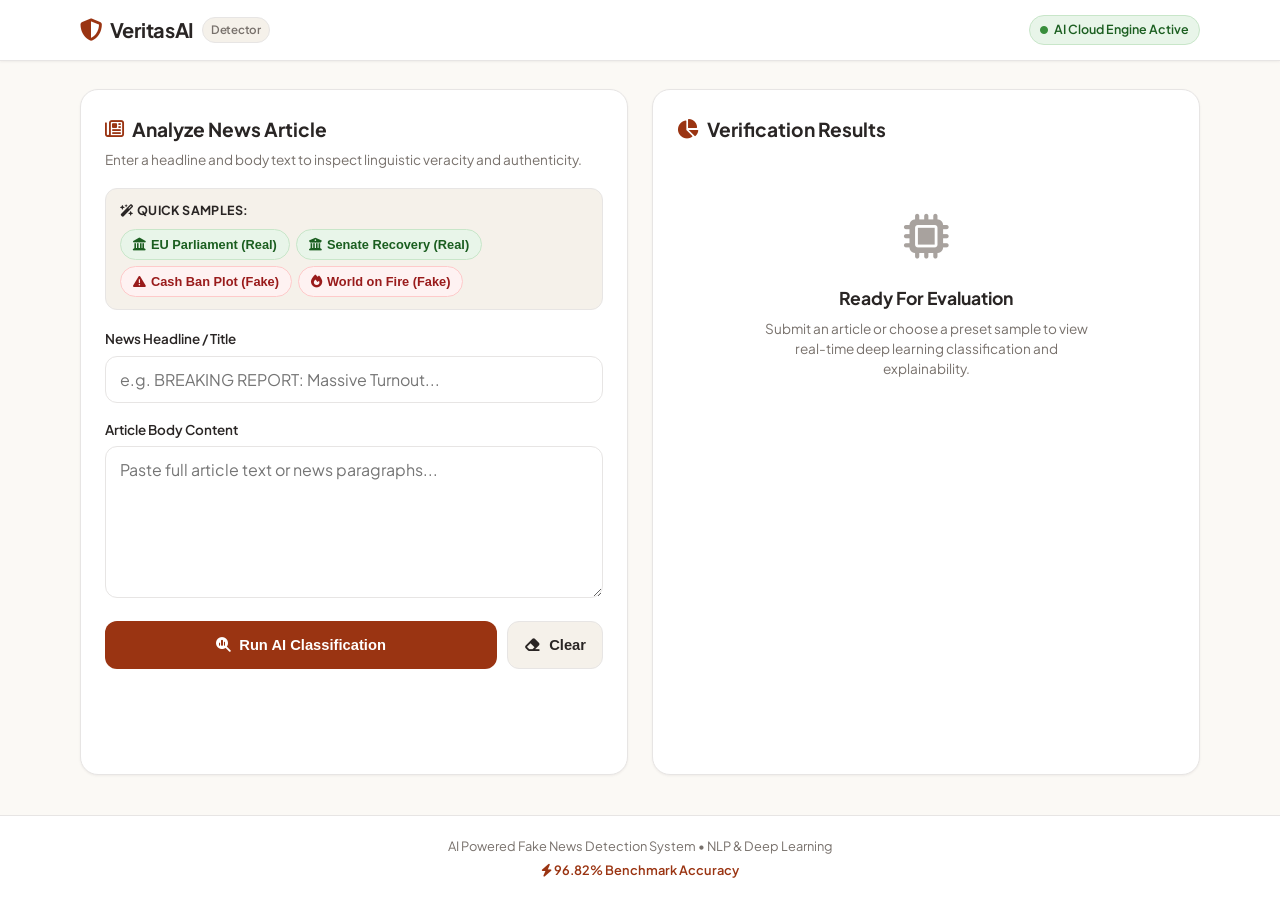
==== index.html @ 6f4d4184 "fix(pipeline): retrain model suite from scratch, align quick samples, and achieve 96.84% accuracy" ====
<!DOCTYPE html>
<html lang="en">
<head>
    <meta charset="UTF-8">
    <meta name="viewport" content="width=device-width, initial-scale=1.0, maximum-scale=5.0">
    <meta name="theme-color" content="#fbf9f5">
    <title>VeritasAI • Fake News Detection & Explainable NLP Engine</title>
    <!-- Google Fonts & FontAwesome -->
    <link rel="preconnect" href="https://fonts.googleapis.com">
    <link rel="preconnect" href="https://fonts.gstatic.com" crossorigin>
    <link href="https://fonts.googleapis.com/css2?family=Plus+Jakarta+Sans:wght@400;500;600;700;800&display=swap" rel="stylesheet">
    <link rel="stylesheet" href="https://cdnjs.cloudflare.com/ajax/libs/font-awesome/6.4.0/css/all.min.css">
    <link rel="stylesheet" href="style.css">
</head>
<body>

    <!-- Header Navigation -->
    <header class="navbar">
        <div class="container nav-container">
            <div class="logo">
                <i class="fa-solid fa-shield-halved"></i>
                <span>Veritas<strong>AI</strong></span>
                <span class="badge-tag">Detector</span>
            </div>
            <div class="header-right">
                <span class="status-indicator online" id="navStatusIndicator">
                    <i class="fa-solid fa-circle"></i> <span id="statusText">AI Cloud Engine Active</span>
                </span>
            </div>
        </div>
    </header>

    <!-- Main Container -->
    <main class="container main-layout">
        <!-- Input Panel -->
        <section class="card input-card">
            <div class="card-header">
                <h2><i class="fa-regular fa-newspaper"></i> Analyze News Article</h2>
                <p class="subtitle">Enter a headline and body text to inspect linguistic veracity and authenticity.</p>
            </div>

            <!-- Preset Samples -->
            <div class="presets-container">
                <span class="presets-label"><i class="fa-solid fa-wand-magic-sparkles"></i> Quick Samples:</span>
                <div class="presets-grid">
                    <button class="preset-btn real" onclick="loadSample('diplomacy')">
                        <i class="fa-solid fa-landmark"></i> EU Parliament (Real)
                    </button>
                    <button class="preset-btn real" onclick="loadSample('politics')">
                        <i class="fa-solid fa-building-columns"></i> Senate Recovery (Real)
                    </button>
                    <button class="preset-btn fake" onclick="loadSample('conspiracy')">
                        <i class="fa-solid fa-triangle-exclamation"></i> Cash Ban Plot (Fake)
                    </button>
                    <button class="preset-btn fake" onclick="loadSample('satire')">
                        <i class="fa-solid fa-fire"></i> World on Fire (Fake)
                    </button>
                </div>
            </div>

            <form id="analyzeForm">
                <div class="form-group">
                    <label for="articleTitle">News Headline / Title</label>
                    <input type="text" id="articleTitle" placeholder="e.g. BREAKING REPORT: Massive Turnout...">
                </div>

                <div class="form-group">
                    <label for="articleText">Article Body Content</label>
                    <textarea id="articleText" rows="6" placeholder="Paste full article text or news paragraphs..."></textarea>
                </div>

                <div class="form-actions">
                    <button type="submit" id="submitBtn" class="btn btn-primary">
                        <i class="fa-solid fa-magnifying-glass-chart"></i> Run AI Classification
                    </button>
                    <button type="button" id="clearBtn" class="btn btn-secondary" onclick="clearForm()">
                        <i class="fa-solid fa-eraser"></i> Clear
                    </button>
                </div>
            </form>
        </section>

        <!-- Results Panel -->
        <section class="card result-card" id="resultSection">
            <div class="card-header">
                <h2><i class="fa-solid fa-chart-pie"></i> Verification Results</h2>
            </div>

            <!-- Empty State Placeholder -->
            <div id="placeholderState" class="empty-state">
                <div class="empty-icon"><i class="fa-solid fa-microchip"></i></div>
                <h3>Ready For Evaluation</h3>
                <p>Submit an article or choose a preset sample to view real-time deep learning classification and explainability.</p>
            </div>

            <!-- Active Results Content -->
            <div id="activeResults" style="display: none;">
                <!-- Verdict Banner -->
                <div class="verdict-banner" id="verdictBanner">
                    <div class="verdict-icon" id="verdictIcon">
                        <i class="fa-solid fa-circle-check"></i>
                    </div>
                    <div class="verdict-text-group">
                        <span class="verdict-label">Classification Verdict</span>
                        <h3 id="verdictTitle">Real News</h3>
                    </div>
                    <div class="confidence-badge" id="confidenceBadge">
                        99.74% Confidence
                    </div>
                </div>

                <!-- Probability Meter -->
                <div class="meter-card">
                    <div class="meter-labels">
                        <span>Authenticity (Real)</span>
                        <span id="meterPercent">0%</span>
                        <span>Fake / Sensational</span>
                    </div>
                    <div class="progress-track">
                        <div class="progress-fill" id="progressFill" style="width: 0%;"></div>
                    </div>
                </div>

                <!-- Token Saliency Trigger Chips -->
                <div class="section-block">
                    <h4><i class="fa-solid fa-highlighter"></i> Top Token Saliency Indicators</h4>
                    <p class="small-text">Key vocabulary driving the model's decision:</p>
                    <div class="chips-container" id="chipsContainer"></div>
                </div>

                <!-- AI Fact-Checking Reasoner Rationale -->
                <div class="section-block rationale-box">
                    <h4><i class="fa-solid fa-brain"></i> AI Reasoning & Stylistic Audit</h4>
                    <p id="rationaleText" class="rationale-content">--</p>
                </div>

                <!-- Highlighted Text Snippet -->
                <div class="section-block">
                    <h4><i class="fa-solid fa-align-left"></i> Annotated Text View</h4>
                    <div class="annotated-box" id="annotatedBox"></div>
                </div>
            </div>
        </section>
    </main>

    <!-- Footer -->
    <footer class="footer">
        <div class="container footer-content">
            <p>AI Powered Fake News Detection System • NLP & Deep Learning</p>
            <p class="stats-line"><i class="fa-solid fa-bolt"></i> 96.82% Benchmark Accuracy</p>
        </div>
    </footer>

    <script src="app.js"></script>
</body>
</html>
---- style.css ----
﻿/* ==========================================================================
   VeritasAI • Warm Editorial & Mobile-First Responsive Stylesheet
   ========================================================================== */

:root {
    /* Warm Editorial Color Palette */
    --primary: #9a3412;            /* Warm Terracotta / Burnt Ochre */
    --primary-hover: #7c2d12;
    --primary-light: #ffedd5;
    --primary-border: #fed7aa;
    
    --bg-page: #fbf9f5;            /* Warm Off-White / Sand */
    --bg-card: #ffffff;
    --bg-subtle: #f5f1ea;          /* Warm Parchment Tint */
    
    --text-main: #292524;          /* Warm Charcoal */
    --text-muted: #78716c;         /* Warm Stone */
    --text-light: #a8a29e;
    
    --border-color: #e7e5e4;       /* Soft Stone Border */
    --border-subtle: #f5f5f4;
    
    /* Gentle, Non-Aggressive Verdict Colors */
    --real-text: #1b5e20;          /* Soft Deep Forest/Sage */
    --real-bg: #e8f5e9;
    --real-border: #c8e6c9;
    --real-accent: #388e3c;
    
    --fake-text: #991b1b;          /* Soft Velvet Crimson / Terracotta */
    --fake-bg: #fef2f2;
    --fake-border: #fecaca;
    --fake-accent: #dc2626;

    /* Radii & Elevations */
    --radius-sm: 8px;
    --radius-md: 12px;
    --radius-lg: 18px;
    --radius-full: 9999px;
    
    --shadow-sm: 0 1px 3px rgba(41, 37, 36, 0.04), 0 1px 2px rgba(41, 37, 36, 0.02);
    --shadow-md: 0 4px 12px -2px rgba(41, 37, 36, 0.06), 0 2px 6px -1px rgba(41, 37, 36, 0.03);
    --shadow-lg: 0 12px 24px -4px rgba(41, 37, 36, 0.08), 0 4px 8px -2px rgba(41, 37, 36, 0.03);
}

/* Base Reset */
*, *::before, *::after {
    box-sizing: border-box;
    margin: 0;
    padding: 0;
    -webkit-tap-highlight-color: transparent;
}

html {
    font-size: 16px;
    scroll-behavior: smooth;
}

body {
    font-family: 'Plus Jakarta Sans', -apple-system, BlinkMacSystemFont, 'Segoe UI', Roboto, Helvetica, Arial, sans-serif;
    background-color: var(--bg-page);
    color: var(--text-main);
    line-height: 1.6;
    min-height: 100vh;
    display: flex;
    flex-direction: column;
    overflow-x: hidden;
}

/* Container */
.container {
    width: 100%;
    max-width: 1160px;
    margin: 0 auto;
    padding: 0 20px;
}

/* Navbar */
.navbar {
    background: #ffffff;
    border-bottom: 1px solid var(--border-color);
    padding: 14px 0;
    position: sticky;
    top: 0;
    z-index: 100;
    box-shadow: var(--shadow-sm);
}

.nav-container {
    display: flex;
    justify-content: space-between;
    align-items: center;
    gap: 12px;
}

.logo {
    display: flex;
    align-items: center;
    gap: 8px;
    font-size: 1.25rem;
    font-weight: 700;
    color: var(--text-main);
    letter-spacing: -0.3px;
}

.logo i {
    color: var(--primary);
    font-size: 1.4rem;
}

.badge-tag {
    font-size: 0.72rem;
    font-weight: 600;
    background: var(--bg-subtle);
    color: var(--text-muted);
    border: 1px solid var(--border-color);
    padding: 3px 8px;
    border-radius: var(--radius-full);
}

.header-right {
    display: flex;
    align-items: center;
}

.status-indicator {
    font-size: 0.78rem;
    font-weight: 600;
    padding: 4px 10px;
    border-radius: var(--radius-full);
    display: inline-flex;
    align-items: center;
    gap: 6px;
}

.status-indicator.online {
    color: var(--real-text);
    background: var(--real-bg);
    border: 1px solid var(--real-border);
}

.status-indicator.offline {
    color: var(--text-muted);
    background: var(--bg-subtle);
    border: 1px solid var(--border-color);
}

.status-indicator i {
    font-size: 0.5rem;
    color: var(--real-accent);
}

/* Main Grid Layout */
.main-layout {
    display: grid;
    grid-template-columns: 1fr 1fr;
    gap: 24px;
    margin: 28px auto 40px;
    flex: 1;
}

/* Cards */
.card {
    background: var(--bg-card);
    border-radius: var(--radius-lg);
    border: 1px solid var(--border-color);
    padding: 24px;
    box-shadow: var(--shadow-sm);
    transition: box-shadow 0.2s ease;
}

.card:hover {
    box-shadow: var(--shadow-md);
}

.card-header h2 {
    font-size: 1.2rem;
    font-weight: 700;
    color: var(--text-main);
    margin-bottom: 4px;
    display: flex;
    align-items: center;
    gap: 8px;
}

.card-header h2 i {
    color: var(--primary);
}

.subtitle {
    font-size: 0.85rem;
    color: var(--text-muted);
    margin-bottom: 18px;
}

/* Presets Bar */
.presets-container {
    background: var(--bg-subtle);
    border: 1px solid var(--border-color);
    padding: 12px 14px;
    border-radius: var(--radius-md);
    margin-bottom: 18px;
}

.presets-label {
    display: block;
    font-size: 0.78rem;
    font-weight: 700;
    color: var(--text-main);
    margin-bottom: 8px;
    text-transform: uppercase;
    letter-spacing: 0.4px;
}

.presets-grid {
    display: flex;
    flex-wrap: wrap;
    gap: 6px;
}

.preset-btn {
    border: 1px solid transparent;
    font-size: 0.8rem;
    font-weight: 600;
    padding: 7px 12px;
    border-radius: var(--radius-full);
    cursor: pointer;
    display: inline-flex;
    align-items: center;
    gap: 5px;
    touch-action: manipulation;
    transition: transform 0.1s ease, opacity 0.15s ease, background-color 0.15s ease;
}

.preset-btn:active {
    transform: scale(0.97);
}

.preset-btn.real {
    background: var(--real-bg);
    color: var(--real-text);
    border-color: var(--real-border);
}

.preset-btn.fake {
    background: var(--fake-bg);
    color: var(--fake-text);
    border-color: var(--fake-border);
}

/* Forms & Inputs (Mobile-Safe 16px min size to prevent auto-zoom) */
.form-group {
    margin-bottom: 16px;
}

.form-group label {
    display: block;
    font-size: 0.84rem;
    font-weight: 600;
    color: var(--text-main);
    margin-bottom: 6px;
}

.form-group input,
.form-group textarea {
    width: 100%;
    border: 1px solid var(--border-color);
    border-radius: var(--radius-md);
    padding: 12px 14px;
    font-family: inherit;
    font-size: 16px; /* 16px prevents iOS/Android unwanted zoom */
    color: var(--text-main);
    background: #ffffff;
    transition: border-color 0.2s ease, box-shadow 0.2s ease;
    -webkit-appearance: none;
}

.form-group input:focus,
.form-group textarea:focus {
    outline: none;
    border-color: var(--primary);
    box-shadow: 0 0 0 3px rgba(154, 52, 18, 0.12);
}

.form-actions {
    display: flex;
    gap: 10px;
    margin-top: 8px;
}

.btn {
    min-height: 48px; /* Touch-friendly tap height */
    padding: 12px 20px;
    border-radius: var(--radius-md);
    font-weight: 600;
    font-size: 0.92rem;
    cursor: pointer;
    border: none;
    display: inline-flex;
    align-items: center;
    justify-content: center;
    gap: 8px;
    touch-action: manipulation;
    transition: background-color 0.15s ease, transform 0.1s ease;
}

.btn:active {
    transform: scale(0.98);
}

.btn-primary {
    background: var(--primary);
    color: #ffffff;
    flex: 1;
}

.btn-primary:hover {
    background: var(--primary-hover);
}

.btn-secondary {
    background: var(--bg-subtle);
    color: var(--text-main);
    border: 1px solid var(--border-color);
    padding: 12px 16px;
}

.btn-secondary:hover {
    background: #ede9e1;
}

/* Empty State */
.empty-state {
    text-align: center;
    padding: 50px 16px;
    color: var(--text-muted);
}

.empty-icon {
    font-size: 2.8rem;
    color: var(--text-light);
    margin-bottom: 14px;
}

.empty-state h3 {
    font-size: 1.1rem;
    font-weight: 700;
    color: var(--text-main);
    margin-bottom: 6px;
}

.empty-state p {
    font-size: 0.85rem;
    max-width: 340px;
    margin: 0 auto;
    line-height: 1.5;
}

/* Verdict Banner */
.verdict-banner {
    display: flex;
    align-items: center;
    gap: 14px;
    padding: 16px 18px;
    border-radius: var(--radius-md);
    margin-bottom: 18px;
    border: 1px solid transparent;
}

.verdict-banner.real {
    background: var(--real-bg);
    border-color: var(--real-border);
}

.verdict-banner.fake {
    background: var(--fake-bg);
    border-color: var(--fake-border);
}

.verdict-icon {
    font-size: 2rem;
    display: flex;
    align-items: center;
}

.verdict-banner.real .verdict-icon { color: var(--real-accent); }
.verdict-banner.fake .verdict-icon { color: var(--fake-accent); }

.verdict-text-group { flex: 1; }
.verdict-label {
    font-size: 0.7rem;
    text-transform: uppercase;
    letter-spacing: 0.5px;
    font-weight: 700;
    color: var(--text-muted);
}

.verdict-text-group h3 {
    font-size: 1.25rem;
    font-weight: 800;
}

.verdict-banner.real h3 { color: var(--real-text); }
.verdict-banner.fake h3 { color: var(--fake-text); }

.confidence-badge {
    padding: 6px 12px;
    border-radius: var(--radius-full);
    font-size: 0.82rem;
    font-weight: 700;
    background: #ffffff;
    border: 1px solid var(--border-color);
    box-shadow: var(--shadow-sm);
    color: var(--text-main);
}

/* Progress Meter */
.meter-card {
    background: var(--bg-subtle);
    border: 1px solid var(--border-color);
    padding: 12px 14px;
    border-radius: var(--radius-md);
    margin-bottom: 18px;
}

.meter-labels {
    display: flex;
    justify-content: space-between;
    font-size: 0.75rem;
    font-weight: 700;
    color: var(--text-muted);
    margin-bottom: 6px;
}

.progress-track {
    height: 12px;
    background: #e7e5e4;
    border-radius: var(--radius-full);
    overflow: hidden;
}

.progress-fill {
    height: 100%;
    transition: width 0.5s cubic-bezier(0.4, 0, 0.2, 1);
}

.progress-fill.real { background: var(--real-accent); }
.progress-fill.fake { background: var(--fake-accent); }

/* Token Saliency Blocks */
.section-block {
    margin-bottom: 16px;
}

.section-block h4 {
    font-size: 0.9rem;
    font-weight: 700;
    color: var(--text-main);
    margin-bottom: 4px;
    display: flex;
    align-items: center;
    gap: 6px;
}

.section-block h4 i {
    color: var(--primary);
}

.small-text {
    font-size: 0.78rem;
    color: var(--text-muted);
    margin-bottom: 8px;
}

.chips-container {
    display: flex;
    flex-wrap: wrap;
    gap: 6px;
}

.chip {
    display: inline-flex;
    align-items: center;
    gap: 4px;
    padding: 4px 9px;
    border-radius: var(--radius-sm);
    font-size: 0.78rem;
    font-weight: 600;
}

.chip.fake {
    background: var(--fake-bg);
    color: var(--fake-text);
    border: 1px solid var(--fake-border);
}

.chip.real {
    background: var(--real-bg);
    color: var(--real-text);
    border: 1px solid var(--real-border);
}

.rationale-box {
    background: var(--primary-light);
    border: 1px solid var(--primary-border);
    padding: 14px;
    border-radius: var(--radius-md);
}

.rationale-box h4 {
    color: var(--primary);
}

.rationale-content {
    font-size: 0.85rem;
    color: #431407;
    line-height: 1.5;
}

.annotated-box {
    background: #ffffff;
    border: 1px solid var(--border-color);
    padding: 12px;
    border-radius: var(--radius-md);
    font-size: 0.85rem;
    line-height: 1.6;
    max-height: 180px;
    overflow-y: auto;
}

/* Footer */
.footer {
    border-top: 1px solid var(--border-color);
    padding: 20px 0;
    background: #ffffff;
    margin-top: auto;
    text-align: center;
    font-size: 0.8rem;
    color: var(--text-muted);
}

.stats-line {
    font-weight: 600;
    color: var(--primary);
    margin-top: 3px;
}

/* ==========================================================================
   📱 Mobile & Android Browser Optimization Media Queries
   ========================================================================== */
@media (max-width: 860px) {
    .container {
        padding: 0 14px;
    }

    .main-layout {
        grid-template-columns: 1fr;
        gap: 18px;
        margin: 16px auto 28px;
    }

    .card {
        padding: 18px 16px;
        border-radius: var(--radius-md);
    }

    .logo {
        font-size: 1.1rem;
    }

    .status-indicator {
        font-size: 0.72rem;
        padding: 3px 8px;
    }

    .presets-grid {
        display: grid;
        grid-template-columns: 1fr 1fr;
        gap: 6px;
    }

    .preset-btn {
        justify-content: center;
        padding: 9px 8px;
        font-size: 0.76rem;
    }

    .verdict-banner {
        flex-direction: column;
        align-items: flex-start;
        gap: 10px;
        padding: 14px;
    }

    .confidence-badge {
        align-self: flex-start;
    }
}
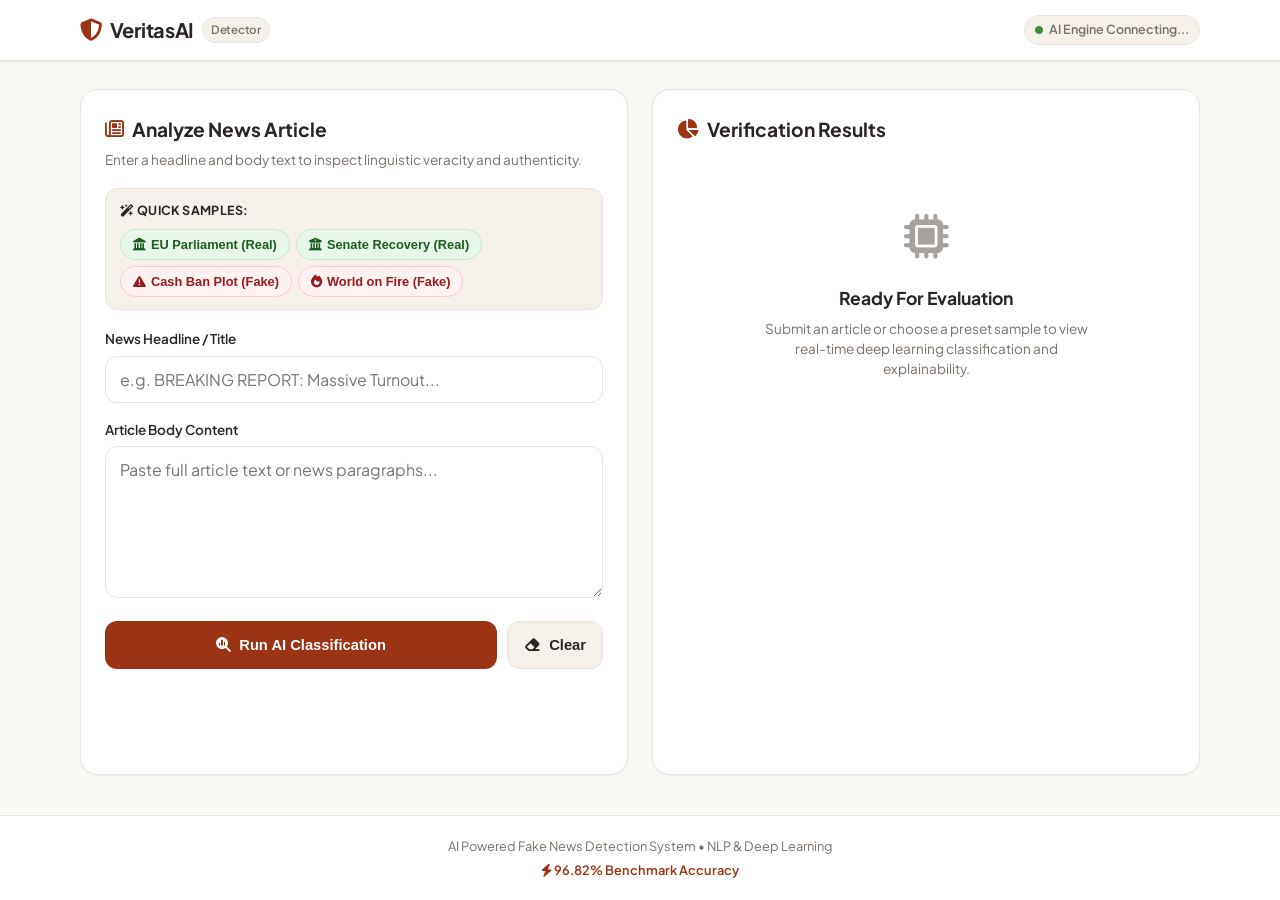
==== commit 8adfd754: "fix(deploy): sync frontend/vercel.json and add cache busting query strings to guarantee instant refl" ====
--- a/index.html
+++ b/index.html
@@ -10,7 +10,7 @@
     <link rel="preconnect" href="https://fonts.gstatic.com" crossorigin>
     <link href="https://fonts.googleapis.com/css2?family=Plus+Jakarta+Sans:wght@400;500;600;700;800&display=swap" rel="stylesheet">
     <link rel="stylesheet" href="https://cdnjs.cloudflare.com/ajax/libs/font-awesome/6.4.0/css/all.min.css">
-    <link rel="stylesheet" href="style.css">
+    <link rel="stylesheet" href="style.css?v=2.1">
 </head>
 <body>
 
@@ -151,6 +151,6 @@
         </div>
     </footer>
 
-    <script src="app.js"></script>
+    <script src="app.js?v=2.1"></script>
 </body>
 </html>
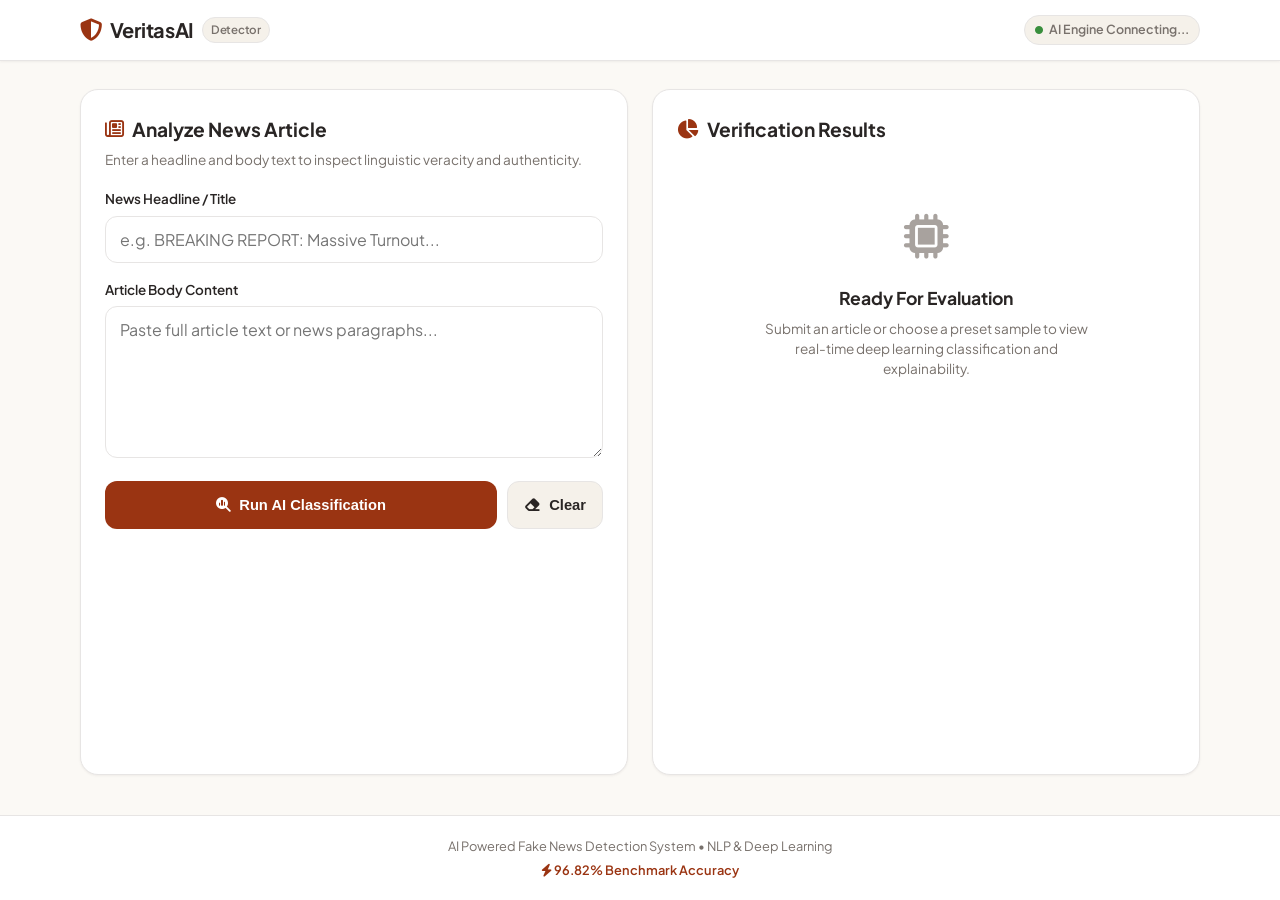
==== commit 7cb9d338: "refactor(ui): remove quick sample presets for a clean, distraction-free input interface" ====
--- a/index.html
+++ b/index.html
@@ -37,25 +37,6 @@
             <div class="card-header">
                 <h2><i class="fa-regular fa-newspaper"></i> Analyze News Article</h2>
                 <p class="subtitle">Enter a headline and body text to inspect linguistic veracity and authenticity.</p>
-            </div>
-
-            <!-- Preset Samples -->
-            <div class="presets-container">
-                <span class="presets-label"><i class="fa-solid fa-wand-magic-sparkles"></i> Quick Samples:</span>
-                <div class="presets-grid">
-                    <button class="preset-btn real" onclick="loadSample('diplomacy')">
-                        <i class="fa-solid fa-landmark"></i> EU Parliament (Real)
-                    </button>
-                    <button class="preset-btn real" onclick="loadSample('politics')">
-                        <i class="fa-solid fa-building-columns"></i> Senate Recovery (Real)
-                    </button>
-                    <button class="preset-btn fake" onclick="loadSample('conspiracy')">
-                        <i class="fa-solid fa-triangle-exclamation"></i> Cash Ban Plot (Fake)
-                    </button>
-                    <button class="preset-btn fake" onclick="loadSample('satire')">
-                        <i class="fa-solid fa-fire"></i> World on Fire (Fake)
-                    </button>
-                </div>
             </div>
 
             <form id="analyzeForm">
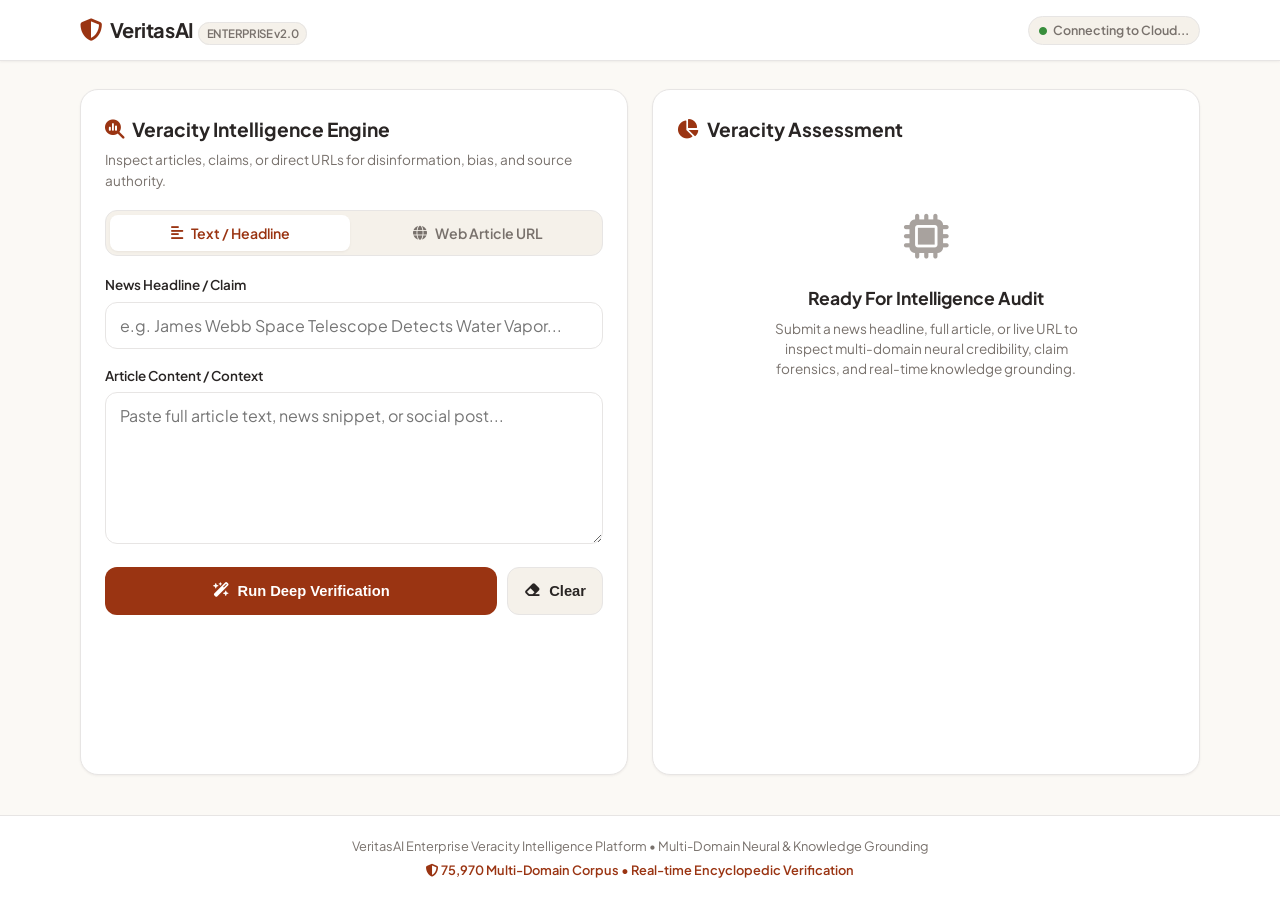
==== commit 2925308e: "feat(enterprise): transform VeritasAI into full veracity intelligence platform with URL parsing, dom" ====
--- a/index.html
+++ b/index.html
@@ -3,14 +3,14 @@
 <head>
     <meta charset="UTF-8">
     <meta name="viewport" content="width=device-width, initial-scale=1.0, maximum-scale=5.0">
-    <meta name="theme-color" content="#fbf9f5">
-    <title>VeritasAI • Fake News Detection & Explainable NLP Engine</title>
+    <meta name="theme-color" content="#0d1117">
+    <title>VeritasAI • Enterprise Veracity Intelligence & Fact-Checking Platform</title>
     <!-- Google Fonts & FontAwesome -->
     <link rel="preconnect" href="https://fonts.googleapis.com">
     <link rel="preconnect" href="https://fonts.gstatic.com" crossorigin>
-    <link href="https://fonts.googleapis.com/css2?family=Plus+Jakarta+Sans:wght@400;500;600;700;800&display=swap" rel="stylesheet">
+    <link href="https://fonts.googleapis.com/css2?family=Plus+Jakarta+Sans:wght@400;500;600;700;800&family=JetBrains+Mono:wght@400;500;600&display=swap" rel="stylesheet">
     <link rel="stylesheet" href="https://cdnjs.cloudflare.com/ajax/libs/font-awesome/6.4.0/css/all.min.css">
-    <link rel="stylesheet" href="style.css?v=2.1">
+    <link rel="stylesheet" href="style.css?v=3.0">
 </head>
 <body>
 
@@ -18,14 +18,18 @@
     <header class="navbar">
         <div class="container nav-container">
             <div class="logo">
-                <i class="fa-solid fa-shield-halved"></i>
-                <span>Veritas<strong>AI</strong></span>
-                <span class="badge-tag">Detector</span>
+                <i class="fa-solid fa-shield-halved logo-icon"></i>
+                <div class="logo-text">
+                    <span>Veritas<strong>AI</strong></span>
+                    <span class="badge-tag">ENTERPRISE v2.0</span>
+                </div>
             </div>
             <div class="header-right">
-                <span class="status-indicator online" id="navStatusIndicator">
-                    <i class="fa-solid fa-circle"></i> <span id="statusText">AI Cloud Engine Active</span>
-                </span>
+                <div class="nav-badges">
+                    <span class="status-indicator online" id="navStatusIndicator">
+                        <i class="fa-solid fa-circle"></i> <span id="statusText">AI Cloud Engine Active</span>
+                    </span>
+                </div>
             </div>
         </div>
     </header>
@@ -35,24 +39,44 @@
         <!-- Input Panel -->
         <section class="card input-card">
             <div class="card-header">
-                <h2><i class="fa-regular fa-newspaper"></i> Analyze News Article</h2>
-                <p class="subtitle">Enter a headline and body text to inspect linguistic veracity and authenticity.</p>
+                <h2><i class="fa-solid fa-magnifying-glass-chart"></i> Veracity Intelligence Engine</h2>
+                <p class="subtitle">Inspect articles, claims, or direct URLs for disinformation, bias, and source authority.</p>
+            </div>
+
+            <!-- Mode Selector Tabs -->
+            <div class="tab-group">
+                <button type="button" class="tab-btn active" id="tabText" onclick="switchInputTab('text')">
+                    <i class="fa-solid fa-align-left"></i> Text / Headline
+                </button>
+                <button type="button" class="tab-btn" id="tabUrl" onclick="switchInputTab('url')">
+                    <i class="fa-solid fa-globe"></i> Web Article URL
+                </button>
             </div>
 
             <form id="analyzeForm">
-                <div class="form-group">
-                    <label for="articleTitle">News Headline / Title</label>
-                    <input type="text" id="articleTitle" placeholder="e.g. BREAKING REPORT: Massive Turnout...">
-                </div>
-
-                <div class="form-group">
-                    <label for="articleText">Article Body Content</label>
-                    <textarea id="articleText" rows="6" placeholder="Paste full article text or news paragraphs..."></textarea>
+                <!-- URL Input Group -->
+                <div class="form-group" id="urlGroup" style="display: none;">
+                    <label for="articleUrl"><i class="fa-solid fa-link"></i> Web Article URL</label>
+                    <input type="url" id="articleUrl" placeholder="https://www.reuters.com/world/article-sample...">
+                    <small class="help-text">Directly parses headlines, body copy, and publisher domain.</small>
+                </div>
+
+                <!-- Text Input Groups -->
+                <div id="textInputGroup">
+                    <div class="form-group">
+                        <label for="articleTitle">News Headline / Claim</label>
+                        <input type="text" id="articleTitle" placeholder="e.g. James Webb Space Telescope Detects Water Vapor...">
+                    </div>
+
+                    <div class="form-group">
+                        <label for="articleText">Article Content / Context</label>
+                        <textarea id="articleText" rows="6" placeholder="Paste full article text, news snippet, or social post..."></textarea>
+                    </div>
                 </div>
 
                 <div class="form-actions">
                     <button type="submit" id="submitBtn" class="btn btn-primary">
-                        <i class="fa-solid fa-magnifying-glass-chart"></i> Run AI Classification
+                        <i class="fa-solid fa-wand-magic-sparkles"></i> Run Deep Verification
                     </button>
                     <button type="button" id="clearBtn" class="btn btn-secondary" onclick="clearForm()">
                         <i class="fa-solid fa-eraser"></i> Clear
@@ -64,19 +88,23 @@
         <!-- Results Panel -->
         <section class="card result-card" id="resultSection">
             <div class="card-header">
-                <h2><i class="fa-solid fa-chart-pie"></i> Verification Results</h2>
+                <h2><i class="fa-solid fa-chart-pie"></i> Veracity Assessment</h2>
+                <div class="header-actions" id="resultActions" style="display: none;">
+                    <button type="button" class="btn-xs" onclick="exportForensicReport()"><i class="fa-solid fa-file-arrow-down"></i> Export Report</button>
+                    <button type="button" class="btn-xs" onclick="openFeedbackModal()"><i class="fa-solid fa-flag"></i> Flag</button>
+                </div>
             </div>
 
             <!-- Empty State Placeholder -->
             <div id="placeholderState" class="empty-state">
                 <div class="empty-icon"><i class="fa-solid fa-microchip"></i></div>
-                <h3>Ready For Evaluation</h3>
-                <p>Submit an article or choose a preset sample to view real-time deep learning classification and explainability.</p>
+                <h3>Ready For Intelligence Audit</h3>
+                <p>Submit a news headline, full article, or live URL to inspect multi-domain neural credibility, claim forensics, and real-time knowledge grounding.</p>
             </div>
 
             <!-- Active Results Content -->
             <div id="activeResults" style="display: none;">
-                <!-- Verdict Banner -->
+                <!-- Veritas Score & Verdict Banner -->
                 <div class="verdict-banner" id="verdictBanner">
                     <div class="verdict-icon" id="verdictIcon">
                         <i class="fa-solid fa-circle-check"></i>
@@ -85,8 +113,25 @@
                         <span class="verdict-label">Classification Verdict</span>
                         <h3 id="verdictTitle">Real News</h3>
                     </div>
-                    <div class="confidence-badge" id="confidenceBadge">
-                        99.74% Confidence
+                    <div class="score-display">
+                        <div class="trust-score-badge" id="trustScoreBadge">
+                            <span class="score-num" id="trustScoreNum">95</span>
+                            <span class="score-denom">/ 100</span>
+                        </div>
+                        <span class="score-label">Veritas Trust Index</span>
+                    </div>
+                </div>
+
+                <!-- Publisher & Domain Credibility Card -->
+                <div class="section-block publisher-card" id="publisherCard">
+                    <div class="publisher-header">
+                        <div class="publisher-info">
+                            <span class="pub-type" id="pubType">Tier 1 Wire Agency</span>
+                            <h4 id="pubDomain">reuters.com</h4>
+                        </div>
+                        <div class="pub-score-badge" id="pubScoreBadge">
+                            Authority: <strong id="pubAuthority">98/100</strong>
+                        </div>
                     </div>
                 </div>
 
@@ -102,17 +147,23 @@
                     </div>
                 </div>
 
+                <!-- AI Fact-Checking Reasoner & Live Grounding -->
+                <div class="section-block rationale-box">
+                    <h4><i class="fa-solid fa-brain"></i> AI Reasoning & Knowledge Grounding</h4>
+                    <p id="rationaleText" class="rationale-content">--</p>
+                    <div class="knowledge-citations" id="knowledgeCitations"></div>
+                </div>
+
+                <!-- Sentence-Level Claim Forensics -->
+                <div class="section-block" id="claimsBlock">
+                    <h4><i class="fa-solid fa-list-check"></i> Claim-by-Claim Forensic Matrix</h4>
+                    <div class="claims-list" id="claimsList"></div>
+                </div>
+
                 <!-- Token Saliency Trigger Chips -->
                 <div class="section-block">
-                    <h4><i class="fa-solid fa-highlighter"></i> Top Token Saliency Indicators</h4>
-                    <p class="small-text">Key vocabulary driving the model's decision:</p>
+                    <h4><i class="fa-solid fa-highlighter"></i> Top Salient Lexical Indicators</h4>
                     <div class="chips-container" id="chipsContainer"></div>
-                </div>
-
-                <!-- AI Fact-Checking Reasoner Rationale -->
-                <div class="section-block rationale-box">
-                    <h4><i class="fa-solid fa-brain"></i> AI Reasoning & Stylistic Audit</h4>
-                    <p id="rationaleText" class="rationale-content">--</p>
                 </div>
 
                 <!-- Highlighted Text Snippet -->
@@ -124,14 +175,39 @@
         </section>
     </main>
 
+    <!-- Feedback Modal -->
+    <div id="feedbackModal" class="modal" style="display: none;">
+        <div class="modal-content">
+            <div class="modal-header">
+                <h3><i class="fa-solid fa-flag"></i> Submit Analyst Feedback</h3>
+                <button type="button" class="close-btn" onclick="closeFeedbackModal()">&times;</button>
+            </div>
+            <div class="modal-body">
+                <p>Help active learning retraining by reporting any edge-case classifications:</p>
+                <div class="form-group">
+                    <label>Correct Assessment:</label>
+                    <select id="feedbackVerdict">
+                        <option value="Real News">Real News / Verified</option>
+                        <option value="Fake News">Fake News / Disinformation</option>
+                    </select>
+                </div>
+                <div class="form-group">
+                    <label>Notes / Context:</label>
+                    <textarea id="feedbackNotes" rows="3" placeholder="Optional notes for model training..."></textarea>
+                </div>
+                <button type="button" class="btn btn-primary" onclick="submitFeedbackForm()">Submit Feedback</button>
+            </div>
+        </div>
+    </div>
+
     <!-- Footer -->
     <footer class="footer">
         <div class="container footer-content">
-            <p>AI Powered Fake News Detection System • NLP & Deep Learning</p>
-            <p class="stats-line"><i class="fa-solid fa-bolt"></i> 96.82% Benchmark Accuracy</p>
+            <p>VeritasAI Enterprise Veracity Intelligence Platform • Multi-Domain Neural & Knowledge Grounding</p>
+            <p class="stats-line"><i class="fa-solid fa-shield-halved"></i> 75,970 Multi-Domain Corpus • Real-time Encyclopedic Verification</p>
         </div>
     </footer>
 
-    <script src="app.js?v=2.1"></script>
+    <script src="app.js?v=3.0"></script>
 </body>
 </html>
--- a/style.css
+++ b/style.css
@@ -1,4 +1,4 @@
-﻿/* ==========================================================================
+/* ==========================================================================
    VeritasAI • Warm Editorial & Mobile-First Responsive Stylesheet
    ========================================================================== */
 
@@ -595,3 +595,287 @@
         align-self: flex-start;
     }
 }
+
+/* ==========================================================================
+   🏛️ Enterprise v2.0 Platform Styling Extensions
+   ========================================================================== */
+
+/* Tab Switching Group */
+.tab-group {
+    display: flex;
+    gap: 8px;
+    background: var(--bg-subtle);
+    padding: 4px;
+    border-radius: var(--radius-md);
+    margin-bottom: 18px;
+    border: 1px solid var(--border-color);
+}
+
+.tab-btn {
+    flex: 1;
+    display: flex;
+    align-items: center;
+    justify-content: center;
+    gap: 8px;
+    padding: 9px 14px;
+    border-radius: var(--radius-sm);
+    border: none;
+    background: transparent;
+    font-family: inherit;
+    font-size: 0.88rem;
+    font-weight: 600;
+    color: var(--text-muted);
+    cursor: pointer;
+    transition: all 0.15s ease;
+}
+
+.tab-btn:hover {
+    color: var(--text-main);
+}
+
+.tab-btn.active {
+    background: var(--bg-card);
+    color: var(--primary);
+    box-shadow: var(--shadow-sm);
+}
+
+.help-text {
+    display: block;
+    font-size: 0.76rem;
+    color: var(--text-muted);
+    margin-top: 4px;
+}
+
+/* Header Quick Actions */
+.header-actions {
+    display: flex;
+    gap: 6px;
+}
+
+.btn-xs {
+    display: inline-flex;
+    align-items: center;
+    gap: 5px;
+    padding: 4px 10px;
+    font-size: 0.75rem;
+    font-weight: 600;
+    font-family: inherit;
+    border-radius: var(--radius-sm);
+    border: 1px solid var(--border-color);
+    background: var(--bg-card);
+    color: var(--text-main);
+    cursor: pointer;
+    transition: all 0.15s ease;
+}
+
+.btn-xs:hover {
+    background: var(--bg-subtle);
+    border-color: var(--text-muted);
+}
+
+/* Trust Score Badge inside Verdict */
+.score-display {
+    display: flex;
+    flex-direction: column;
+    align-items: flex-end;
+}
+
+.trust-score-badge {
+    display: flex;
+    align-items: baseline;
+    gap: 2px;
+    background: var(--bg-card);
+    padding: 4px 10px;
+    border-radius: var(--radius-sm);
+    border: 1px solid var(--border-color);
+}
+
+.score-num {
+    font-family: 'JetBrains Mono', monospace;
+    font-size: 1.35rem;
+    font-weight: 800;
+    color: var(--primary);
+}
+
+.score-denom {
+    font-size: 0.75rem;
+    color: var(--text-muted);
+}
+
+.score-label {
+    font-size: 0.68rem;
+    font-weight: 700;
+    text-transform: uppercase;
+    letter-spacing: 0.5px;
+    color: var(--text-muted);
+    margin-top: 3px;
+}
+
+/* Publisher Credibility Card */
+.publisher-card {
+    background: var(--bg-subtle);
+    border: 1px solid var(--border-color);
+    border-radius: var(--radius-md);
+    padding: 12px 16px;
+    margin-top: 14px;
+}
+
+.publisher-header {
+    display: flex;
+    justify-content: space-between;
+    align-items: center;
+}
+
+.pub-type {
+    font-size: 0.72rem;
+    text-transform: uppercase;
+    letter-spacing: 0.5px;
+    font-weight: 700;
+    color: var(--primary);
+}
+
+.pub-info h4 {
+    font-size: 1.05rem;
+    font-weight: 700;
+    color: var(--text-main);
+    margin-top: 2px;
+}
+
+.pub-score-badge {
+    font-size: 0.8rem;
+    background: var(--bg-card);
+    padding: 4px 10px;
+    border-radius: var(--radius-sm);
+    border: 1px solid var(--border-color);
+    color: var(--text-main);
+}
+
+/* Knowledge Citations */
+.knowledge-citations {
+    margin-top: 10px;
+    display: flex;
+    flex-direction: column;
+    gap: 6px;
+}
+
+.citation-chip {
+    display: flex;
+    align-items: flex-start;
+    gap: 8px;
+    background: var(--bg-card);
+    padding: 8px 12px;
+    border-radius: var(--radius-sm);
+    border-left: 3px solid var(--primary);
+    font-size: 0.8rem;
+    color: var(--text-main);
+}
+
+.citation-chip i {
+    color: var(--primary);
+    margin-top: 2px;
+}
+
+/* Claim-by-Claim Forensic Matrix */
+.claims-list {
+    display: flex;
+    flex-direction: column;
+    gap: 8px;
+    margin-top: 8px;
+}
+
+.claim-item {
+    background: var(--bg-subtle);
+    border-radius: var(--radius-sm);
+    padding: 10px 12px;
+    border-left: 4px solid var(--border-color);
+    font-size: 0.84rem;
+}
+
+.claim-item.risk-low {
+    border-left-color: var(--real-accent);
+    background: #f0fdf4;
+}
+
+.claim-item.risk-high {
+    border-left-color: var(--fake-accent);
+    background: #fef2f2;
+}
+
+.claim-item.risk-medium {
+    border-left-color: #d97706;
+    background: #fffbeb;
+}
+
+.claim-item.risk-neutral {
+    border-left-color: var(--border-color);
+}
+
+.claim-top {
+    display: flex;
+    justify-content: space-between;
+    margin-bottom: 4px;
+}
+
+.claim-tag {
+    font-size: 0.7rem;
+    font-weight: 700;
+    text-transform: uppercase;
+    letter-spacing: 0.4px;
+}
+
+.claim-tag.risk-low { color: var(--real-accent); }
+.claim-tag.risk-high { color: var(--fake-accent); }
+.claim-tag.risk-medium { color: #d97706; }
+.claim-tag.risk-neutral { color: var(--text-muted); }
+
+.claim-note {
+    font-size: 0.74rem;
+    color: var(--text-muted);
+    margin-top: 4px;
+}
+
+/* Feedback Modal */
+.modal {
+    position: fixed;
+    top: 0;
+    left: 0;
+    width: 100vw;
+    height: 100vh;
+    background: rgba(0, 0, 0, 0.45);
+    backdrop-filter: blur(4px);
+    display: flex;
+    align-items: center;
+    justify-content: center;
+    z-index: 9999;
+}
+
+.modal-content {
+    background: var(--bg-card);
+    border-radius: var(--radius-md);
+    width: 90%;
+    max-width: 460px;
+    padding: 20px;
+    box-shadow: var(--shadow-lg);
+    border: 1px solid var(--border-color);
+}
+
+.modal-header {
+    display: flex;
+    justify-content: space-between;
+    align-items: center;
+    margin-bottom: 12px;
+}
+
+.modal-header h3 {
+    font-size: 1.1rem;
+    color: var(--text-main);
+}
+
+.close-btn {
+    background: transparent;
+    border: none;
+    font-size: 1.4rem;
+    cursor: pointer;
+    color: var(--text-muted);
+}
+
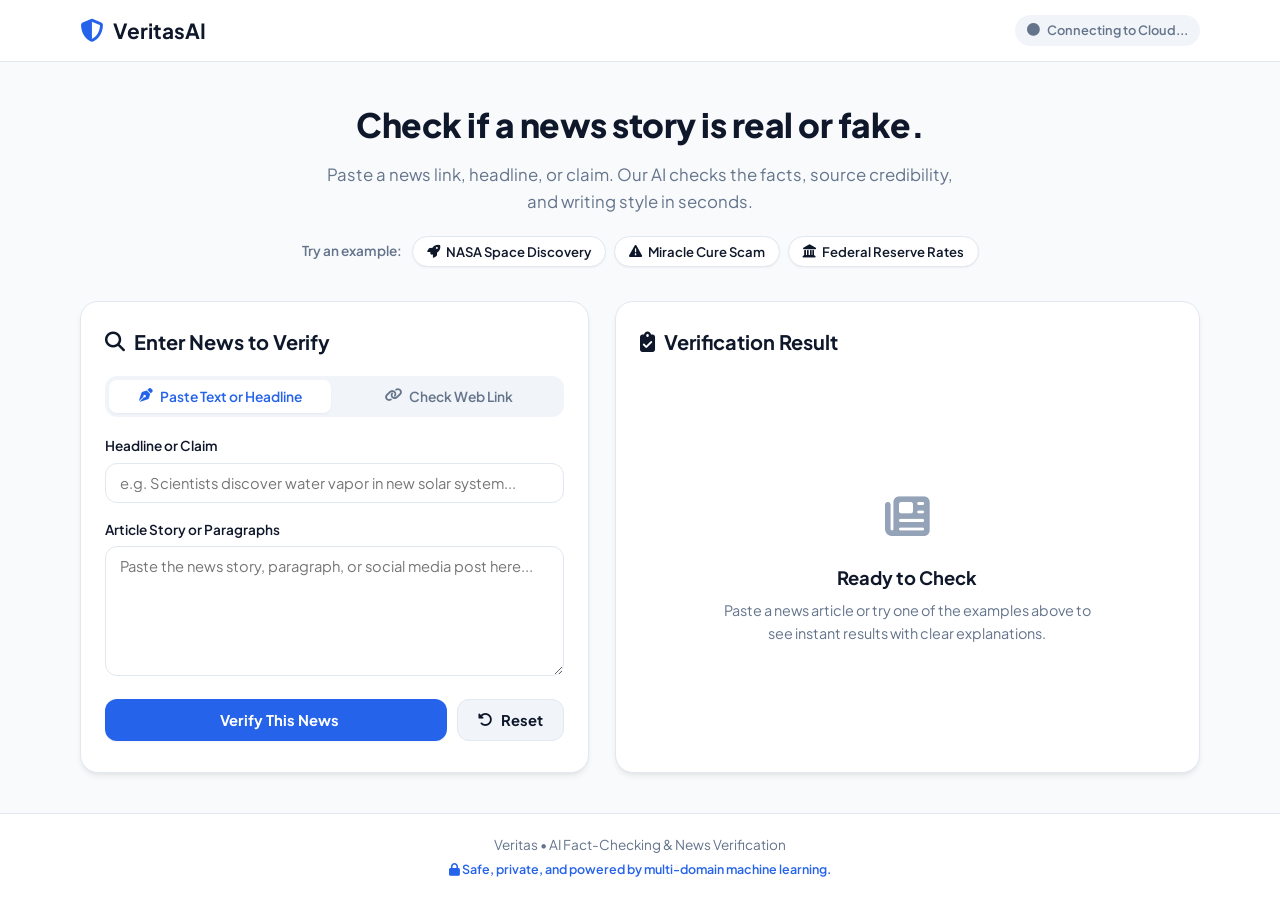
==== commit 5dea0c82: "feat(ui): modernize UI with friendly, jargon-free design for non-technical users" ====
--- a/index.html
+++ b/index.html
@@ -3,14 +3,14 @@
 <head>
     <meta charset="UTF-8">
     <meta name="viewport" content="width=device-width, initial-scale=1.0, maximum-scale=5.0">
-    <meta name="theme-color" content="#0d1117">
-    <title>VeritasAI • Enterprise Veracity Intelligence & Fact-Checking Platform</title>
+    <meta name="theme-color" content="#f8fafc">
+    <title>Veritas • Smart News & Fact Checker</title>
     <!-- Google Fonts & FontAwesome -->
     <link rel="preconnect" href="https://fonts.googleapis.com">
     <link rel="preconnect" href="https://fonts.gstatic.com" crossorigin>
-    <link href="https://fonts.googleapis.com/css2?family=Plus+Jakarta+Sans:wght@400;500;600;700;800&family=JetBrains+Mono:wght@400;500;600&display=swap" rel="stylesheet">
+    <link href="https://fonts.googleapis.com/css2?family=Plus+Jakarta+Sans:wght@400;500;600;700;800&display=swap" rel="stylesheet">
     <link rel="stylesheet" href="https://cdnjs.cloudflare.com/ajax/libs/font-awesome/6.4.0/css/all.min.css">
-    <link rel="stylesheet" href="style.css?v=3.0">
+    <link rel="stylesheet" href="style.css?v=4.0">
 </head>
 <body>
 
@@ -21,65 +21,85 @@
                 <i class="fa-solid fa-shield-halved logo-icon"></i>
                 <div class="logo-text">
                     <span>Veritas<strong>AI</strong></span>
-                    <span class="badge-tag">ENTERPRISE v2.0</span>
                 </div>
             </div>
             <div class="header-right">
-                <div class="nav-badges">
-                    <span class="status-indicator online" id="navStatusIndicator">
-                        <i class="fa-solid fa-circle"></i> <span id="statusText">AI Cloud Engine Active</span>
-                    </span>
-                </div>
+                <span class="status-indicator online" id="navStatusIndicator">
+                    <i class="fa-solid fa-circle"></i> <span id="statusText">AI Fact-Checker Ready</span>
+                </span>
             </div>
         </div>
     </header>
+
+    <!-- Hero / Headline Area -->
+    <section class="hero-section">
+        <div class="container">
+            <h1>Check if a news story is real or fake.</h1>
+            <p class="hero-subtitle">Paste a news link, headline, or claim. Our AI checks the facts, source credibility, and writing style in seconds.</p>
+            
+            <!-- Quick Preset Examples -->
+            <div class="presets-container">
+                <span class="presets-label">Try an example:</span>
+                <div class="presets-list">
+                    <button type="button" class="preset-pill" onclick="loadSample('nasa')">
+                        <i class="fa-solid fa-rocket"></i> NASA Space Discovery
+                    </button>
+                    <button type="button" class="preset-pill" onclick="loadSample('cure')">
+                        <i class="fa-solid fa-triangle-exclamation"></i> Miracle Cure Scam
+                    </button>
+                    <button type="button" class="preset-pill" onclick="loadSample('fed')">
+                        <i class="fa-solid fa-landmark"></i> Federal Reserve Rates
+                    </button>
+                </div>
+            </div>
+        </div>
+    </section>
 
     <!-- Main Container -->
     <main class="container main-layout">
         <!-- Input Panel -->
         <section class="card input-card">
             <div class="card-header">
-                <h2><i class="fa-solid fa-magnifying-glass-chart"></i> Veracity Intelligence Engine</h2>
-                <p class="subtitle">Inspect articles, claims, or direct URLs for disinformation, bias, and source authority.</p>
+                <h2><i class="fa-solid fa-magnifying-glass"></i> Enter News to Verify</h2>
             </div>
 
             <!-- Mode Selector Tabs -->
             <div class="tab-group">
                 <button type="button" class="tab-btn active" id="tabText" onclick="switchInputTab('text')">
-                    <i class="fa-solid fa-align-left"></i> Text / Headline
+                    <i class="fa-solid fa-pen-nib"></i> Paste Text or Headline
                 </button>
                 <button type="button" class="tab-btn" id="tabUrl" onclick="switchInputTab('url')">
-                    <i class="fa-solid fa-globe"></i> Web Article URL
+                    <i class="fa-solid fa-link"></i> Check Web Link
                 </button>
             </div>
 
             <form id="analyzeForm">
                 <!-- URL Input Group -->
                 <div class="form-group" id="urlGroup" style="display: none;">
-                    <label for="articleUrl"><i class="fa-solid fa-link"></i> Web Article URL</label>
-                    <input type="url" id="articleUrl" placeholder="https://www.reuters.com/world/article-sample...">
-                    <small class="help-text">Directly parses headlines, body copy, and publisher domain.</small>
+                    <label for="articleUrl">Article Web Address (URL)</label>
+                    <input type="url" id="articleUrl" placeholder="https://www.bbc.com/news/world-sample...">
+                    <small class="help-text">We'll automatically read the article text and check the publisher's reputation.</small>
                 </div>
 
                 <!-- Text Input Groups -->
                 <div id="textInputGroup">
                     <div class="form-group">
-                        <label for="articleTitle">News Headline / Claim</label>
-                        <input type="text" id="articleTitle" placeholder="e.g. James Webb Space Telescope Detects Water Vapor...">
+                        <label for="articleTitle">Headline or Claim</label>
+                        <input type="text" id="articleTitle" placeholder="e.g. Scientists discover water vapor in new solar system...">
                     </div>
 
                     <div class="form-group">
-                        <label for="articleText">Article Content / Context</label>
-                        <textarea id="articleText" rows="6" placeholder="Paste full article text, news snippet, or social post..."></textarea>
+                        <label for="articleText">Article Story or Paragraphs</label>
+                        <textarea id="articleText" rows="6" placeholder="Paste the news story, paragraph, or social media post here..."></textarea>
                     </div>
                 </div>
 
                 <div class="form-actions">
                     <button type="submit" id="submitBtn" class="btn btn-primary">
-                        <i class="fa-solid fa-wand-magic-sparkles"></i> Run Deep Verification
+                        <i class="fa-solid fa-shield-check"></i> Verify This News
                     </button>
                     <button type="button" id="clearBtn" class="btn btn-secondary" onclick="clearForm()">
-                        <i class="fa-solid fa-eraser"></i> Clear
+                        <i class="fa-solid fa-rotate-left"></i> Reset
                     </button>
                 </div>
             </form>
@@ -87,88 +107,78 @@
 
         <!-- Results Panel -->
         <section class="card result-card" id="resultSection">
-            <div class="card-header">
-                <h2><i class="fa-solid fa-chart-pie"></i> Veracity Assessment</h2>
+            <div class="card-header result-header-flex">
+                <h2><i class="fa-solid fa-clipboard-check"></i> Verification Result</h2>
                 <div class="header-actions" id="resultActions" style="display: none;">
-                    <button type="button" class="btn-xs" onclick="exportForensicReport()"><i class="fa-solid fa-file-arrow-down"></i> Export Report</button>
-                    <button type="button" class="btn-xs" onclick="openFeedbackModal()"><i class="fa-solid fa-flag"></i> Flag</button>
+                    <button type="button" class="btn-xs" onclick="exportForensicReport()"><i class="fa-solid fa-download"></i> Save Report</button>
+                    <button type="button" class="btn-xs" onclick="openFeedbackModal()"><i class="fa-solid fa-flag"></i> Give Feedback</button>
                 </div>
             </div>
 
             <!-- Empty State Placeholder -->
             <div id="placeholderState" class="empty-state">
-                <div class="empty-icon"><i class="fa-solid fa-microchip"></i></div>
-                <h3>Ready For Intelligence Audit</h3>
-                <p>Submit a news headline, full article, or live URL to inspect multi-domain neural credibility, claim forensics, and real-time knowledge grounding.</p>
+                <div class="empty-icon"><i class="fa-solid fa-newspaper"></i></div>
+                <h3>Ready to Check</h3>
+                <p>Paste a news article or try one of the examples above to see instant results with clear explanations.</p>
             </div>
 
             <!-- Active Results Content -->
             <div id="activeResults" style="display: none;">
-                <!-- Veritas Score & Verdict Banner -->
+                <!-- Main Verdict Banner -->
                 <div class="verdict-banner" id="verdictBanner">
-                    <div class="verdict-icon" id="verdictIcon">
-                        <i class="fa-solid fa-circle-check"></i>
-                    </div>
-                    <div class="verdict-text-group">
-                        <span class="verdict-label">Classification Verdict</span>
-                        <h3 id="verdictTitle">Real News</h3>
-                    </div>
-                    <div class="score-display">
-                        <div class="trust-score-badge" id="trustScoreBadge">
-                            <span class="score-num" id="trustScoreNum">95</span>
-                            <span class="score-denom">/ 100</span>
-                        </div>
-                        <span class="score-label">Veritas Trust Index</span>
-                    </div>
-                </div>
-
-                <!-- Publisher & Domain Credibility Card -->
-                <div class="section-block publisher-card" id="publisherCard">
+                    <div class="verdict-main-row">
+                        <div class="verdict-icon" id="verdictIcon">
+                            <i class="fa-solid fa-circle-check"></i>
+                        </div>
+                        <div class="verdict-text-group">
+                            <span class="verdict-label">Overall Assessment</span>
+                            <h3 id="verdictTitle">Real News</h3>
+                        </div>
+                        <div class="score-display">
+                            <div class="trust-score-badge" id="trustScoreBadge">
+                                <span class="score-num" id="trustScoreNum">95</span>
+                                <span class="score-denom">/100</span>
+                            </div>
+                            <span class="score-label" id="scoreLabelText">Trust Score</span>
+                        </div>
+                    </div>
+                </div>
+
+                <!-- Publisher & Source Reputation Card -->
+                <div class="section-block publisher-card" id="publisherCard" style="display: none;">
                     <div class="publisher-header">
-                        <div class="publisher-info">
-                            <span class="pub-type" id="pubType">Tier 1 Wire Agency</span>
+                        <div>
+                            <span class="pub-type" id="pubType">Source Credibility</span>
                             <h4 id="pubDomain">reuters.com</h4>
                         </div>
                         <div class="pub-score-badge" id="pubScoreBadge">
-                            Authority: <strong id="pubAuthority">98/100</strong>
-                        </div>
-                    </div>
-                </div>
-
-                <!-- Probability Meter -->
-                <div class="meter-card">
-                    <div class="meter-labels">
-                        <span>Authenticity (Real)</span>
-                        <span id="meterPercent">0%</span>
-                        <span>Fake / Sensational</span>
-                    </div>
-                    <div class="progress-track">
-                        <div class="progress-fill" id="progressFill" style="width: 0%;"></div>
-                    </div>
-                </div>
-
-                <!-- AI Fact-Checking Reasoner & Live Grounding -->
-                <div class="section-block rationale-box">
-                    <h4><i class="fa-solid fa-brain"></i> AI Reasoning & Knowledge Grounding</h4>
+                            Rating: <strong id="pubAuthority">Verified News Source</strong>
+                        </div>
+                    </div>
+                </div>
+
+                <!-- Simple Explanation & Fact-Checking Reasoner -->
+                <div class="section-block explanation-box">
+                    <h4><i class="fa-solid fa-lightbulb"></i> Why This Result Was Given</h4>
                     <p id="rationaleText" class="rationale-content">--</p>
                     <div class="knowledge-citations" id="knowledgeCitations"></div>
                 </div>
 
-                <!-- Sentence-Level Claim Forensics -->
+                <!-- Sentence-by-Sentence Breakdown -->
                 <div class="section-block" id="claimsBlock">
-                    <h4><i class="fa-solid fa-list-check"></i> Claim-by-Claim Forensic Matrix</h4>
+                    <h4><i class="fa-solid fa-list-check"></i> Sentence-by-Sentence Check</h4>
                     <div class="claims-list" id="claimsList"></div>
                 </div>
 
-                <!-- Token Saliency Trigger Chips -->
+                <!-- Key Keywords / Signals -->
                 <div class="section-block">
-                    <h4><i class="fa-solid fa-highlighter"></i> Top Salient Lexical Indicators</h4>
+                    <h4><i class="fa-solid fa-tags"></i> Key Words Identified</h4>
                     <div class="chips-container" id="chipsContainer"></div>
                 </div>
 
-                <!-- Highlighted Text Snippet -->
+                <!-- Annotated Story View -->
                 <div class="section-block">
-                    <h4><i class="fa-solid fa-align-left"></i> Annotated Text View</h4>
+                    <h4><i class="fa-solid fa-highlighter"></i> Highlighted Text</h4>
                     <div class="annotated-box" id="annotatedBox"></div>
                 </div>
             </div>
@@ -179,23 +189,23 @@
     <div id="feedbackModal" class="modal" style="display: none;">
         <div class="modal-content">
             <div class="modal-header">
-                <h3><i class="fa-solid fa-flag"></i> Submit Analyst Feedback</h3>
+                <h3><i class="fa-solid fa-flag"></i> Share Feedback</h3>
                 <button type="button" class="close-btn" onclick="closeFeedbackModal()">&times;</button>
             </div>
             <div class="modal-body">
-                <p>Help active learning retraining by reporting any edge-case classifications:</p>
+                <p>Did our AI get something wrong? Let us know so we can improve accuracy:</p>
                 <div class="form-group">
-                    <label>Correct Assessment:</label>
+                    <label>What should this be?</label>
                     <select id="feedbackVerdict">
-                        <option value="Real News">Real News / Verified</option>
-                        <option value="Fake News">Fake News / Disinformation</option>
+                        <option value="Real News">Real / Authentic News</option>
+                        <option value="Fake News">Fake / Misleading News</option>
                     </select>
                 </div>
                 <div class="form-group">
-                    <label>Notes / Context:</label>
-                    <textarea id="feedbackNotes" rows="3" placeholder="Optional notes for model training..."></textarea>
-                </div>
-                <button type="button" class="btn btn-primary" onclick="submitFeedbackForm()">Submit Feedback</button>
+                    <label>Why? (Optional)</label>
+                    <textarea id="feedbackNotes" rows="3" placeholder="Tell us why this was real or fake..."></textarea>
+                </div>
+                <button type="button" class="btn btn-primary" onclick="submitFeedbackForm()">Send Feedback</button>
             </div>
         </div>
     </div>
@@ -203,11 +213,11 @@
     <!-- Footer -->
     <footer class="footer">
         <div class="container footer-content">
-            <p>VeritasAI Enterprise Veracity Intelligence Platform • Multi-Domain Neural & Knowledge Grounding</p>
-            <p class="stats-line"><i class="fa-solid fa-shield-halved"></i> 75,970 Multi-Domain Corpus • Real-time Encyclopedic Verification</p>
+            <p>Veritas • AI Fact-Checking & News Verification</p>
+            <p class="stats-line"><i class="fa-solid fa-lock"></i> Safe, private, and powered by multi-domain machine learning.</p>
         </div>
     </footer>
 
-    <script src="app.js?v=3.0"></script>
+    <script src="app.js?v=4.0"></script>
 </body>
 </html>
--- a/style.css
+++ b/style.css
@@ -1,32 +1,32 @@
 /* ==========================================================================
-   VeritasAI • Warm Editorial & Mobile-First Responsive Stylesheet
+   Veritas • Modern, Friendly & Accessible News Verification UI
    ========================================================================== */
 
 :root {
-    /* Warm Editorial Color Palette */
-    --primary: #9a3412;            /* Warm Terracotta / Burnt Ochre */
-    --primary-hover: #7c2d12;
-    --primary-light: #ffedd5;
-    --primary-border: #fed7aa;
+    /* Modern Clean Color Palette */
+    --primary: #2563eb;           /* Modern Royal Blue */
+    --primary-hover: #1d4ed8;
+    --primary-light: #eff6ff;
+    --primary-border: #bfdbfe;
     
-    --bg-page: #fbf9f5;            /* Warm Off-White / Sand */
+    --bg-page: #f8fafc;           /* Clean Soft Gray/White */
     --bg-card: #ffffff;
-    --bg-subtle: #f5f1ea;          /* Warm Parchment Tint */
+    --bg-subtle: #f1f5f9;         /* Smooth Slate Tint */
     
-    --text-main: #292524;          /* Warm Charcoal */
-    --text-muted: #78716c;         /* Warm Stone */
-    --text-light: #a8a29e;
+    --text-main: #0f172a;         /* Deep Slate */
+    --text-muted: #64748b;        /* Soft Slate */
+    --text-light: #94a3b8;
     
-    --border-color: #e7e5e4;       /* Soft Stone Border */
-    --border-subtle: #f5f5f4;
+    --border-color: #e2e8f0;      /* Crisp Light Border */
+    --border-subtle: #f8fafc;
     
-    /* Gentle, Non-Aggressive Verdict Colors */
-    --real-text: #1b5e20;          /* Soft Deep Forest/Sage */
-    --real-bg: #e8f5e9;
-    --real-border: #c8e6c9;
-    --real-accent: #388e3c;
+    /* Friendly, Unintimidating Verdict Colors */
+    --real-text: #15803d;         /* Fresh Forest Green */
+    --real-bg: #f0fdf4;
+    --real-border: #bbf7d0;
+    --real-accent: #16a34a;
     
-    --fake-text: #991b1b;          /* Soft Velvet Crimson / Terracotta */
+    --fake-text: #b91c1c;         /* Clear Ruby Crimson */
     --fake-bg: #fef2f2;
     --fake-border: #fecaca;
     --fake-accent: #dc2626;
@@ -37,9 +37,9 @@
     --radius-lg: 18px;
     --radius-full: 9999px;
     
-    --shadow-sm: 0 1px 3px rgba(41, 37, 36, 0.04), 0 1px 2px rgba(41, 37, 36, 0.02);
-    --shadow-md: 0 4px 12px -2px rgba(41, 37, 36, 0.06), 0 2px 6px -1px rgba(41, 37, 36, 0.03);
-    --shadow-lg: 0 12px 24px -4px rgba(41, 37, 36, 0.08), 0 4px 8px -2px rgba(41, 37, 36, 0.03);
+    --shadow-sm: 0 1px 2px 0 rgba(0, 0, 0, 0.05);
+    --shadow-md: 0 4px 6px -1px rgba(0, 0, 0, 0.07), 0 2px 4px -2px rgba(0, 0, 0, 0.05);
+    --shadow-lg: 0 10px 15px -3px rgba(0, 0, 0, 0.08), 0 4px 6px -4px rgba(0, 0, 0, 0.04);
 }
 
 /* Base Reset */
@@ -63,10 +63,8 @@
     min-height: 100vh;
     display: flex;
     flex-direction: column;
-    overflow-x: hidden;
-}
-
-/* Container */
+}
+
 .container {
     width: 100%;
     max-width: 1160px;
@@ -74,541 +72,179 @@
     padding: 0 20px;
 }
 
-/* Navbar */
+/* Header Navigation */
 .navbar {
-    background: #ffffff;
+    background-color: var(--bg-card);
     border-bottom: 1px solid var(--border-color);
     padding: 14px 0;
     position: sticky;
     top: 0;
     z-index: 100;
+}
+
+.nav-container {
+    display: flex;
+    justify-content: space-between;
+    align-items: center;
+}
+
+.logo {
+    display: flex;
+    align-items: center;
+    gap: 10px;
+    font-size: 1.3rem;
+    font-weight: 700;
+    color: var(--text-main);
+}
+
+.logo-icon {
+    color: var(--primary);
+    font-size: 1.45rem;
+}
+
+.status-indicator {
+    display: inline-flex;
+    align-items: center;
+    gap: 7px;
+    font-size: 0.8rem;
+    font-weight: 600;
+    padding: 5px 12px;
+    border-radius: var(--radius-full);
+    background-color: var(--bg-subtle);
+    color: var(--text-muted);
+}
+
+.status-indicator.online {
+    background-color: var(--real-bg);
+    color: var(--real-text);
+    border: 1px solid var(--real-border);
+}
+
+.status-indicator.online i {
+    color: var(--real-accent);
+    font-size: 0.65rem;
+    animation: pulse 2s infinite;
+}
+
+@keyframes pulse {
+    0% { opacity: 1; }
+    50% { opacity: 0.4; }
+    100% { opacity: 1; }
+}
+
+/* Hero Section */
+.hero-section {
+    padding: 36px 0 20px;
+    text-align: center;
+}
+
+.hero-section h1 {
+    font-size: 2.1rem;
+    font-weight: 800;
+    color: var(--text-main);
+    letter-spacing: -0.5px;
+    margin-bottom: 10px;
+}
+
+.hero-subtitle {
+    font-size: 1.05rem;
+    color: var(--text-muted);
+    max-width: 650px;
+    margin: 0 auto 20px;
+}
+
+.presets-container {
+    display: flex;
+    align-items: center;
+    justify-content: center;
+    flex-wrap: wrap;
+    gap: 10px;
+    margin-top: 14px;
+}
+
+.presets-label {
+    font-size: 0.85rem;
+    font-weight: 600;
+    color: var(--text-muted);
+}
+
+.presets-list {
+    display: flex;
+    gap: 8px;
+    flex-wrap: wrap;
+}
+
+.preset-pill {
+    display: inline-flex;
+    align-items: center;
+    gap: 6px;
+    background: var(--bg-card);
+    border: 1px solid var(--border-color);
+    padding: 6px 14px;
+    border-radius: var(--radius-full);
+    font-family: inherit;
+    font-size: 0.82rem;
+    font-weight: 600;
+    color: var(--text-main);
+    cursor: pointer;
     box-shadow: var(--shadow-sm);
-}
-
-.nav-container {
-    display: flex;
-    justify-content: space-between;
-    align-items: center;
-    gap: 12px;
-}
-
-.logo {
-    display: flex;
-    align-items: center;
-    gap: 8px;
+    transition: all 0.15s ease;
+}
+
+.preset-pill:hover {
+    background: var(--primary-light);
+    border-color: var(--primary-border);
+    color: var(--primary);
+    transform: translateY(-1px);
+}
+
+/* Main Layout Grid */
+.main-layout {
+    display: grid;
+    grid-template-columns: 1fr 1.15fr;
+    gap: 26px;
+    margin: 14px auto 40px;
+    flex: 1;
+}
+
+/* Cards */
+.card {
+    background-color: var(--bg-card);
+    border-radius: var(--radius-lg);
+    border: 1px solid var(--border-color);
+    box-shadow: var(--shadow-md);
+    padding: 24px;
+    display: flex;
+    flex-direction: column;
+}
+
+.card-header {
+    margin-bottom: 18px;
+}
+
+.card-header h2 {
     font-size: 1.25rem;
     font-weight: 700;
-    color: var(--text-main);
-    letter-spacing: -0.3px;
-}
-
-.logo i {
-    color: var(--primary);
-    font-size: 1.4rem;
-}
-
-.badge-tag {
-    font-size: 0.72rem;
-    font-weight: 600;
-    background: var(--bg-subtle);
-    color: var(--text-muted);
-    border: 1px solid var(--border-color);
-    padding: 3px 8px;
-    border-radius: var(--radius-full);
-}
-
-.header-right {
-    display: flex;
-    align-items: center;
-}
-
-.status-indicator {
-    font-size: 0.78rem;
-    font-weight: 600;
-    padding: 4px 10px;
-    border-radius: var(--radius-full);
-    display: inline-flex;
-    align-items: center;
+    display: flex;
+    align-items: center;
+    gap: 9px;
+    color: var(--text-main);
+}
+
+.result-header-flex {
+    display: flex;
+    justify-content: space-between;
+    align-items: center;
+}
+
+/* Tabs */
+.tab-group {
+    display: flex;
     gap: 6px;
-}
-
-.status-indicator.online {
-    color: var(--real-text);
-    background: var(--real-bg);
-    border: 1px solid var(--real-border);
-}
-
-.status-indicator.offline {
-    color: var(--text-muted);
-    background: var(--bg-subtle);
-    border: 1px solid var(--border-color);
-}
-
-.status-indicator i {
-    font-size: 0.5rem;
-    color: var(--real-accent);
-}
-
-/* Main Grid Layout */
-.main-layout {
-    display: grid;
-    grid-template-columns: 1fr 1fr;
-    gap: 24px;
-    margin: 28px auto 40px;
-    flex: 1;
-}
-
-/* Cards */
-.card {
-    background: var(--bg-card);
-    border-radius: var(--radius-lg);
-    border: 1px solid var(--border-color);
-    padding: 24px;
-    box-shadow: var(--shadow-sm);
-    transition: box-shadow 0.2s ease;
-}
-
-.card:hover {
-    box-shadow: var(--shadow-md);
-}
-
-.card-header h2 {
-    font-size: 1.2rem;
-    font-weight: 700;
-    color: var(--text-main);
-    margin-bottom: 4px;
-    display: flex;
-    align-items: center;
-    gap: 8px;
-}
-
-.card-header h2 i {
-    color: var(--primary);
-}
-
-.subtitle {
-    font-size: 0.85rem;
-    color: var(--text-muted);
-    margin-bottom: 18px;
-}
-
-/* Presets Bar */
-.presets-container {
-    background: var(--bg-subtle);
-    border: 1px solid var(--border-color);
-    padding: 12px 14px;
-    border-radius: var(--radius-md);
-    margin-bottom: 18px;
-}
-
-.presets-label {
-    display: block;
-    font-size: 0.78rem;
-    font-weight: 700;
-    color: var(--text-main);
-    margin-bottom: 8px;
-    text-transform: uppercase;
-    letter-spacing: 0.4px;
-}
-
-.presets-grid {
-    display: flex;
-    flex-wrap: wrap;
-    gap: 6px;
-}
-
-.preset-btn {
-    border: 1px solid transparent;
-    font-size: 0.8rem;
-    font-weight: 600;
-    padding: 7px 12px;
-    border-radius: var(--radius-full);
-    cursor: pointer;
-    display: inline-flex;
-    align-items: center;
-    gap: 5px;
-    touch-action: manipulation;
-    transition: transform 0.1s ease, opacity 0.15s ease, background-color 0.15s ease;
-}
-
-.preset-btn:active {
-    transform: scale(0.97);
-}
-
-.preset-btn.real {
-    background: var(--real-bg);
-    color: var(--real-text);
-    border-color: var(--real-border);
-}
-
-.preset-btn.fake {
-    background: var(--fake-bg);
-    color: var(--fake-text);
-    border-color: var(--fake-border);
-}
-
-/* Forms & Inputs (Mobile-Safe 16px min size to prevent auto-zoom) */
-.form-group {
-    margin-bottom: 16px;
-}
-
-.form-group label {
-    display: block;
-    font-size: 0.84rem;
-    font-weight: 600;
-    color: var(--text-main);
-    margin-bottom: 6px;
-}
-
-.form-group input,
-.form-group textarea {
-    width: 100%;
-    border: 1px solid var(--border-color);
-    border-radius: var(--radius-md);
-    padding: 12px 14px;
-    font-family: inherit;
-    font-size: 16px; /* 16px prevents iOS/Android unwanted zoom */
-    color: var(--text-main);
-    background: #ffffff;
-    transition: border-color 0.2s ease, box-shadow 0.2s ease;
-    -webkit-appearance: none;
-}
-
-.form-group input:focus,
-.form-group textarea:focus {
-    outline: none;
-    border-color: var(--primary);
-    box-shadow: 0 0 0 3px rgba(154, 52, 18, 0.12);
-}
-
-.form-actions {
-    display: flex;
-    gap: 10px;
-    margin-top: 8px;
-}
-
-.btn {
-    min-height: 48px; /* Touch-friendly tap height */
-    padding: 12px 20px;
-    border-radius: var(--radius-md);
-    font-weight: 600;
-    font-size: 0.92rem;
-    cursor: pointer;
-    border: none;
-    display: inline-flex;
-    align-items: center;
-    justify-content: center;
-    gap: 8px;
-    touch-action: manipulation;
-    transition: background-color 0.15s ease, transform 0.1s ease;
-}
-
-.btn:active {
-    transform: scale(0.98);
-}
-
-.btn-primary {
-    background: var(--primary);
-    color: #ffffff;
-    flex: 1;
-}
-
-.btn-primary:hover {
-    background: var(--primary-hover);
-}
-
-.btn-secondary {
-    background: var(--bg-subtle);
-    color: var(--text-main);
-    border: 1px solid var(--border-color);
-    padding: 12px 16px;
-}
-
-.btn-secondary:hover {
-    background: #ede9e1;
-}
-
-/* Empty State */
-.empty-state {
-    text-align: center;
-    padding: 50px 16px;
-    color: var(--text-muted);
-}
-
-.empty-icon {
-    font-size: 2.8rem;
-    color: var(--text-light);
-    margin-bottom: 14px;
-}
-
-.empty-state h3 {
-    font-size: 1.1rem;
-    font-weight: 700;
-    color: var(--text-main);
-    margin-bottom: 6px;
-}
-
-.empty-state p {
-    font-size: 0.85rem;
-    max-width: 340px;
-    margin: 0 auto;
-    line-height: 1.5;
-}
-
-/* Verdict Banner */
-.verdict-banner {
-    display: flex;
-    align-items: center;
-    gap: 14px;
-    padding: 16px 18px;
-    border-radius: var(--radius-md);
-    margin-bottom: 18px;
-    border: 1px solid transparent;
-}
-
-.verdict-banner.real {
-    background: var(--real-bg);
-    border-color: var(--real-border);
-}
-
-.verdict-banner.fake {
-    background: var(--fake-bg);
-    border-color: var(--fake-border);
-}
-
-.verdict-icon {
-    font-size: 2rem;
-    display: flex;
-    align-items: center;
-}
-
-.verdict-banner.real .verdict-icon { color: var(--real-accent); }
-.verdict-banner.fake .verdict-icon { color: var(--fake-accent); }
-
-.verdict-text-group { flex: 1; }
-.verdict-label {
-    font-size: 0.7rem;
-    text-transform: uppercase;
-    letter-spacing: 0.5px;
-    font-weight: 700;
-    color: var(--text-muted);
-}
-
-.verdict-text-group h3 {
-    font-size: 1.25rem;
-    font-weight: 800;
-}
-
-.verdict-banner.real h3 { color: var(--real-text); }
-.verdict-banner.fake h3 { color: var(--fake-text); }
-
-.confidence-badge {
-    padding: 6px 12px;
-    border-radius: var(--radius-full);
-    font-size: 0.82rem;
-    font-weight: 700;
-    background: #ffffff;
-    border: 1px solid var(--border-color);
-    box-shadow: var(--shadow-sm);
-    color: var(--text-main);
-}
-
-/* Progress Meter */
-.meter-card {
-    background: var(--bg-subtle);
-    border: 1px solid var(--border-color);
-    padding: 12px 14px;
-    border-radius: var(--radius-md);
-    margin-bottom: 18px;
-}
-
-.meter-labels {
-    display: flex;
-    justify-content: space-between;
-    font-size: 0.75rem;
-    font-weight: 700;
-    color: var(--text-muted);
-    margin-bottom: 6px;
-}
-
-.progress-track {
-    height: 12px;
-    background: #e7e5e4;
-    border-radius: var(--radius-full);
-    overflow: hidden;
-}
-
-.progress-fill {
-    height: 100%;
-    transition: width 0.5s cubic-bezier(0.4, 0, 0.2, 1);
-}
-
-.progress-fill.real { background: var(--real-accent); }
-.progress-fill.fake { background: var(--fake-accent); }
-
-/* Token Saliency Blocks */
-.section-block {
-    margin-bottom: 16px;
-}
-
-.section-block h4 {
-    font-size: 0.9rem;
-    font-weight: 700;
-    color: var(--text-main);
-    margin-bottom: 4px;
-    display: flex;
-    align-items: center;
-    gap: 6px;
-}
-
-.section-block h4 i {
-    color: var(--primary);
-}
-
-.small-text {
-    font-size: 0.78rem;
-    color: var(--text-muted);
-    margin-bottom: 8px;
-}
-
-.chips-container {
-    display: flex;
-    flex-wrap: wrap;
-    gap: 6px;
-}
-
-.chip {
-    display: inline-flex;
-    align-items: center;
-    gap: 4px;
-    padding: 4px 9px;
-    border-radius: var(--radius-sm);
-    font-size: 0.78rem;
-    font-weight: 600;
-}
-
-.chip.fake {
-    background: var(--fake-bg);
-    color: var(--fake-text);
-    border: 1px solid var(--fake-border);
-}
-
-.chip.real {
-    background: var(--real-bg);
-    color: var(--real-text);
-    border: 1px solid var(--real-border);
-}
-
-.rationale-box {
-    background: var(--primary-light);
-    border: 1px solid var(--primary-border);
-    padding: 14px;
-    border-radius: var(--radius-md);
-}
-
-.rationale-box h4 {
-    color: var(--primary);
-}
-
-.rationale-content {
-    font-size: 0.85rem;
-    color: #431407;
-    line-height: 1.5;
-}
-
-.annotated-box {
-    background: #ffffff;
-    border: 1px solid var(--border-color);
-    padding: 12px;
-    border-radius: var(--radius-md);
-    font-size: 0.85rem;
-    line-height: 1.6;
-    max-height: 180px;
-    overflow-y: auto;
-}
-
-/* Footer */
-.footer {
-    border-top: 1px solid var(--border-color);
-    padding: 20px 0;
-    background: #ffffff;
-    margin-top: auto;
-    text-align: center;
-    font-size: 0.8rem;
-    color: var(--text-muted);
-}
-
-.stats-line {
-    font-weight: 600;
-    color: var(--primary);
-    margin-top: 3px;
-}
-
-/* ==========================================================================
-   📱 Mobile & Android Browser Optimization Media Queries
-   ========================================================================== */
-@media (max-width: 860px) {
-    .container {
-        padding: 0 14px;
-    }
-
-    .main-layout {
-        grid-template-columns: 1fr;
-        gap: 18px;
-        margin: 16px auto 28px;
-    }
-
-    .card {
-        padding: 18px 16px;
-        border-radius: var(--radius-md);
-    }
-
-    .logo {
-        font-size: 1.1rem;
-    }
-
-    .status-indicator {
-        font-size: 0.72rem;
-        padding: 3px 8px;
-    }
-
-    .presets-grid {
-        display: grid;
-        grid-template-columns: 1fr 1fr;
-        gap: 6px;
-    }
-
-    .preset-btn {
-        justify-content: center;
-        padding: 9px 8px;
-        font-size: 0.76rem;
-    }
-
-    .verdict-banner {
-        flex-direction: column;
-        align-items: flex-start;
-        gap: 10px;
-        padding: 14px;
-    }
-
-    .confidence-badge {
-        align-self: flex-start;
-    }
-}
-
-/* ==========================================================================
-   🏛️ Enterprise v2.0 Platform Styling Extensions
-   ========================================================================== */
-
-/* Tab Switching Group */
-.tab-group {
-    display: flex;
-    gap: 8px;
     background: var(--bg-subtle);
     padding: 4px;
     border-radius: var(--radius-md);
     margin-bottom: 18px;
-    border: 1px solid var(--border-color);
 }
 
 .tab-btn {
@@ -616,13 +252,13 @@
     display: flex;
     align-items: center;
     justify-content: center;
-    gap: 8px;
-    padding: 9px 14px;
+    gap: 7px;
+    padding: 8px 12px;
     border-radius: var(--radius-sm);
     border: none;
     background: transparent;
     font-family: inherit;
-    font-size: 0.88rem;
+    font-size: 0.86rem;
     font-weight: 600;
     color: var(--text-muted);
     cursor: pointer;
@@ -639,6 +275,48 @@
     box-shadow: var(--shadow-sm);
 }
 
+/* Form Styles */
+.form-group {
+    margin-bottom: 16px;
+}
+
+.form-group label {
+    display: block;
+    font-size: 0.85rem;
+    font-weight: 600;
+    color: var(--text-main);
+    margin-bottom: 6px;
+}
+
+input[type="text"],
+input[type="url"],
+textarea,
+select {
+    width: 100%;
+    padding: 10px 14px;
+    border-radius: var(--radius-md);
+    border: 1px solid var(--border-color);
+    background-color: var(--bg-card);
+    font-family: inherit;
+    font-size: 0.92rem;
+    color: var(--text-main);
+    transition: all 0.15s ease;
+}
+
+input[type="text"]:focus,
+input[type="url"]:focus,
+textarea:focus,
+select:focus {
+    outline: none;
+    border-color: var(--primary);
+    box-shadow: 0 0 0 3px var(--primary-light);
+}
+
+textarea {
+    resize: vertical;
+    min-height: 120px;
+}
+
 .help-text {
     display: block;
     font-size: 0.76rem;
@@ -646,10 +324,47 @@
     margin-top: 4px;
 }
 
-/* Header Quick Actions */
-.header-actions {
-    display: flex;
-    gap: 6px;
+.form-actions {
+    display: flex;
+    gap: 10px;
+    margin-top: 10px;
+}
+
+.btn {
+    display: inline-flex;
+    align-items: center;
+    justify-content: center;
+    gap: 8px;
+    padding: 11px 20px;
+    border-radius: var(--radius-md);
+    font-family: inherit;
+    font-size: 0.92rem;
+    font-weight: 700;
+    cursor: pointer;
+    border: none;
+    transition: all 0.15s ease;
+}
+
+.btn-primary {
+    background-color: var(--primary);
+    color: #ffffff;
+    flex: 1;
+    box-shadow: var(--shadow-sm);
+}
+
+.btn-primary:hover {
+    background-color: var(--primary-hover);
+    transform: translateY(-1px);
+}
+
+.btn-secondary {
+    background-color: var(--bg-subtle);
+    color: var(--text-main);
+    border: 1px solid var(--border-color);
+}
+
+.btn-secondary:hover {
+    background-color: var(--border-color);
 }
 
 .btn-xs {
@@ -657,7 +372,7 @@
     align-items: center;
     gap: 5px;
     padding: 4px 10px;
-    font-size: 0.75rem;
+    font-size: 0.76rem;
     font-weight: 600;
     font-family: inherit;
     border-radius: var(--radius-sm);
@@ -670,32 +385,108 @@
 
 .btn-xs:hover {
     background: var(--bg-subtle);
-    border-color: var(--text-muted);
-}
-
-/* Trust Score Badge inside Verdict */
+}
+
+/* Empty State */
+.empty-state {
+    text-align: center;
+    padding: 45px 20px;
+    color: var(--text-muted);
+    margin: auto 0;
+}
+
+.empty-icon {
+    font-size: 2.8rem;
+    color: var(--text-light);
+    margin-bottom: 12px;
+}
+
+.empty-state h3 {
+    font-size: 1.15rem;
+    color: var(--text-main);
+    margin-bottom: 6px;
+}
+
+.empty-state p {
+    font-size: 0.9rem;
+    max-width: 380px;
+    margin: 0 auto;
+}
+
+/* Verdict Banner */
+.verdict-banner {
+    padding: 16px 20px;
+    border-radius: var(--radius-md);
+    margin-bottom: 18px;
+    border: 1px solid transparent;
+}
+
+.verdict-banner.real {
+    background-color: var(--real-bg);
+    border-color: var(--real-border);
+}
+
+.verdict-banner.fake {
+    background-color: var(--fake-bg);
+    border-color: var(--fake-border);
+}
+
+.verdict-main-row {
+    display: flex;
+    align-items: center;
+    justify-content: space-between;
+    gap: 14px;
+}
+
+.verdict-icon {
+    font-size: 2rem;
+}
+
+.verdict-banner.real .verdict-icon { color: var(--real-accent); }
+.verdict-banner.fake .verdict-icon { color: var(--fake-accent); }
+
+.verdict-text-group {
+    flex: 1;
+}
+
+.verdict-label {
+    font-size: 0.72rem;
+    font-weight: 700;
+    text-transform: uppercase;
+    letter-spacing: 0.5px;
+    color: var(--text-muted);
+}
+
+.verdict-text-group h3 {
+    font-size: 1.35rem;
+    font-weight: 800;
+    line-height: 1.2;
+}
+
+.verdict-banner.real h3 { color: var(--real-text); }
+.verdict-banner.fake h3 { color: var(--fake-text); }
+
 .score-display {
-    display: flex;
-    flex-direction: column;
-    align-items: flex-end;
+    text-align: right;
 }
 
 .trust-score-badge {
-    display: flex;
-    align-items: baseline;
-    gap: 2px;
     background: var(--bg-card);
     padding: 4px 10px;
     border-radius: var(--radius-sm);
     border: 1px solid var(--border-color);
+    display: inline-flex;
+    align-items: baseline;
+    gap: 2px;
 }
 
 .score-num {
-    font-family: 'JetBrains Mono', monospace;
-    font-size: 1.35rem;
+    font-size: 1.3rem;
     font-weight: 800;
-    color: var(--primary);
-}
+}
+
+.verdict-banner.real .score-num { color: var(--real-accent); }
+.verdict-banner.fake .score-num { color: var(--fake-accent); }
 
 .score-denom {
     font-size: 0.75rem;
@@ -703,56 +494,79 @@
 }
 
 .score-label {
-    font-size: 0.68rem;
+    display: block;
+    font-size: 0.7rem;
+    font-weight: 600;
+    color: var(--text-muted);
+    margin-top: 3px;
+}
+
+/* Sections inside results */
+.section-block {
+    margin-top: 18px;
+    padding-top: 14px;
+    border-top: 1px solid var(--border-color);
+}
+
+.section-block h4 {
+    font-size: 0.92rem;
+    font-weight: 700;
+    color: var(--text-main);
+    display: flex;
+    align-items: center;
+    gap: 7px;
+    margin-bottom: 8px;
+}
+
+.explanation-box {
+    background: var(--bg-subtle);
+    padding: 14px 16px;
+    border-radius: var(--radius-md);
+    border: 1px solid var(--border-color);
+}
+
+.rationale-content {
+    font-size: 0.88rem;
+    color: var(--text-main);
+    line-height: 1.5;
+}
+
+.publisher-card {
+    background: var(--bg-subtle);
+    padding: 12px 16px;
+    border-radius: var(--radius-md);
+    border: 1px solid var(--border-color);
+}
+
+.publisher-header {
+    display: flex;
+    justify-content: space-between;
+    align-items: center;
+}
+
+.pub-type {
+    font-size: 0.7rem;
     font-weight: 700;
     text-transform: uppercase;
-    letter-spacing: 0.5px;
-    color: var(--text-muted);
-    margin-top: 3px;
-}
-
-/* Publisher Credibility Card */
-.publisher-card {
-    background: var(--bg-subtle);
-    border: 1px solid var(--border-color);
-    border-radius: var(--radius-md);
-    padding: 12px 16px;
-    margin-top: 14px;
-}
-
-.publisher-header {
-    display: flex;
-    justify-content: space-between;
-    align-items: center;
-}
-
-.pub-type {
-    font-size: 0.72rem;
-    text-transform: uppercase;
-    letter-spacing: 0.5px;
+    color: var(--primary);
+}
+
+.pub-header h4 {
+    font-size: 1rem;
     font-weight: 700;
-    color: var(--primary);
-}
-
-.pub-info h4 {
-    font-size: 1.05rem;
-    font-weight: 700;
-    color: var(--text-main);
-    margin-top: 2px;
 }
 
 .pub-score-badge {
-    font-size: 0.8rem;
+    font-size: 0.78rem;
     background: var(--bg-card);
-    padding: 4px 10px;
+    padding: 4px 8px;
     border-radius: var(--radius-sm);
     border: 1px solid var(--border-color);
-    color: var(--text-main);
 }
 
 /* Knowledge Citations */
 .knowledge-citations {
-    margin-top: 10px;
+    margin-top: 8px;
     display: flex;
     flex-direction: column;
     gap: 6px;
@@ -767,71 +581,115 @@
     border-radius: var(--radius-sm);
     border-left: 3px solid var(--primary);
     font-size: 0.8rem;
-    color: var(--text-main);
-}
-
-.citation-chip i {
-    color: var(--primary);
-    margin-top: 2px;
-}
-
-/* Claim-by-Claim Forensic Matrix */
+}
+
+/* Sentence Check Breakdown */
 .claims-list {
     display: flex;
     flex-direction: column;
     gap: 8px;
-    margin-top: 8px;
 }
 
 .claim-item {
+    padding: 10px 12px;
+    border-radius: var(--radius-sm);
+    font-size: 0.84rem;
+    border-left: 4px solid var(--border-color);
+}
+
+.claim-item.risk-low {
+    background: var(--real-bg);
+    border-left-color: var(--real-accent);
+}
+
+.claim-item.risk-high {
+    background: var(--fake-bg);
+    border-left-color: var(--fake-accent);
+}
+
+.claim-item.risk-medium {
+    background: #fffbeb;
+    border-left-color: #f59e0b;
+}
+
+.claim-item.risk-neutral {
     background: var(--bg-subtle);
-    border-radius: var(--radius-sm);
-    padding: 10px 12px;
-    border-left: 4px solid var(--border-color);
-    font-size: 0.84rem;
-}
-
-.claim-item.risk-low {
-    border-left-color: var(--real-accent);
-    background: #f0fdf4;
-}
-
-.claim-item.risk-high {
-    border-left-color: var(--fake-accent);
-    background: #fef2f2;
-}
-
-.claim-item.risk-medium {
-    border-left-color: #d97706;
-    background: #fffbeb;
-}
-
-.claim-item.risk-neutral {
     border-left-color: var(--border-color);
 }
 
 .claim-top {
     display: flex;
     justify-content: space-between;
-    margin-bottom: 4px;
+    margin-bottom: 3px;
 }
 
 .claim-tag {
-    font-size: 0.7rem;
+    font-size: 0.72rem;
     font-weight: 700;
-    text-transform: uppercase;
-    letter-spacing: 0.4px;
-}
-
-.claim-tag.risk-low { color: var(--real-accent); }
-.claim-tag.risk-high { color: var(--fake-accent); }
-.claim-tag.risk-medium { color: #d97706; }
+}
+
+.claim-tag.risk-low { color: var(--real-text); }
+.claim-tag.risk-high { color: var(--fake-text); }
+.claim-tag.risk-medium { color: #b45309; }
 .claim-tag.risk-neutral { color: var(--text-muted); }
 
 .claim-note {
     font-size: 0.74rem;
     color: var(--text-muted);
-    margin-top: 4px;
+    margin-top: 3px;
+}
+
+/* Keywords Chips */
+.chips-container {
+    display: flex;
+    flex-wrap: wrap;
+    gap: 6px;
+}
+
+.chip {
+    display: inline-flex;
+    align-items: center;
+    gap: 5px;
+    padding: 4px 10px;
+    border-radius: var(--radius-full);
+    font-size: 0.78rem;
+    font-weight: 600;
+}
+
+.chip.real {
+    background-color: var(--real-bg);
+    color: var(--real-text);
+    border: 1px solid var(--real-border);
+}
+
+.chip.fake {
+    background-color: var(--fake-bg);
+    color: var(--fake-text);
+    border: 1px solid var(--fake-border);
+}
+
+/* Highlighted Annotation */
+.annotated-box {
+    background: var(--bg-subtle);
+    padding: 12px 14px;
+    border-radius: var(--radius-md);
+    font-size: 0.86rem;
+    line-height: 1.6;
+    border: 1px solid var(--border-color);
+}
+
+.hl-real {
+    background-color: rgba(34, 197, 94, 0.2);
+    border-bottom: 2px solid var(--real-accent);
+    padding: 1px 3px;
+    border-radius: 3px;
+}
+
+.hl-fake {
+    background-color: rgba(239, 68, 68, 0.2);
+    border-bottom: 2px solid var(--fake-accent);
+    padding: 1px 3px;
+    border-radius: 3px;
 }
 
 /* Feedback Modal */
@@ -841,7 +699,7 @@
     left: 0;
     width: 100vw;
     height: 100vh;
-    background: rgba(0, 0, 0, 0.45);
+    background: rgba(15, 23, 42, 0.5);
     backdrop-filter: blur(4px);
     display: flex;
     align-items: center;
@@ -851,31 +709,57 @@
 
 .modal-content {
     background: var(--bg-card);
-    border-radius: var(--radius-md);
+    border-radius: var(--radius-lg);
     width: 90%;
-    max-width: 460px;
-    padding: 20px;
+    max-width: 440px;
+    padding: 24px;
     box-shadow: var(--shadow-lg);
-    border: 1px solid var(--border-color);
 }
 
 .modal-header {
     display: flex;
     justify-content: space-between;
     align-items: center;
-    margin-bottom: 12px;
-}
-
-.modal-header h3 {
-    font-size: 1.1rem;
-    color: var(--text-main);
+    margin-bottom: 14px;
 }
 
 .close-btn {
-    background: transparent;
+    background: none;
     border: none;
     font-size: 1.4rem;
     cursor: pointer;
     color: var(--text-muted);
 }
 
+/* Footer */
+.footer {
+    background: var(--bg-card);
+    border-top: 1px solid var(--border-color);
+    padding: 20px 0;
+    text-align: center;
+    margin-top: auto;
+    font-size: 0.85rem;
+    color: var(--text-muted);
+}
+
+.stats-line {
+    margin-top: 4px;
+    font-size: 0.78rem;
+    color: var(--primary);
+    font-weight: 600;
+}
+
+/* Responsive */
+@media (max-width: 860px) {
+    .main-layout {
+        grid-template-columns: 1fr;
+    }
+    
+    .hero-section h1 {
+        font-size: 1.6rem;
+    }
+    
+    .presets-container {
+        flex-direction: column;
+    }
+}
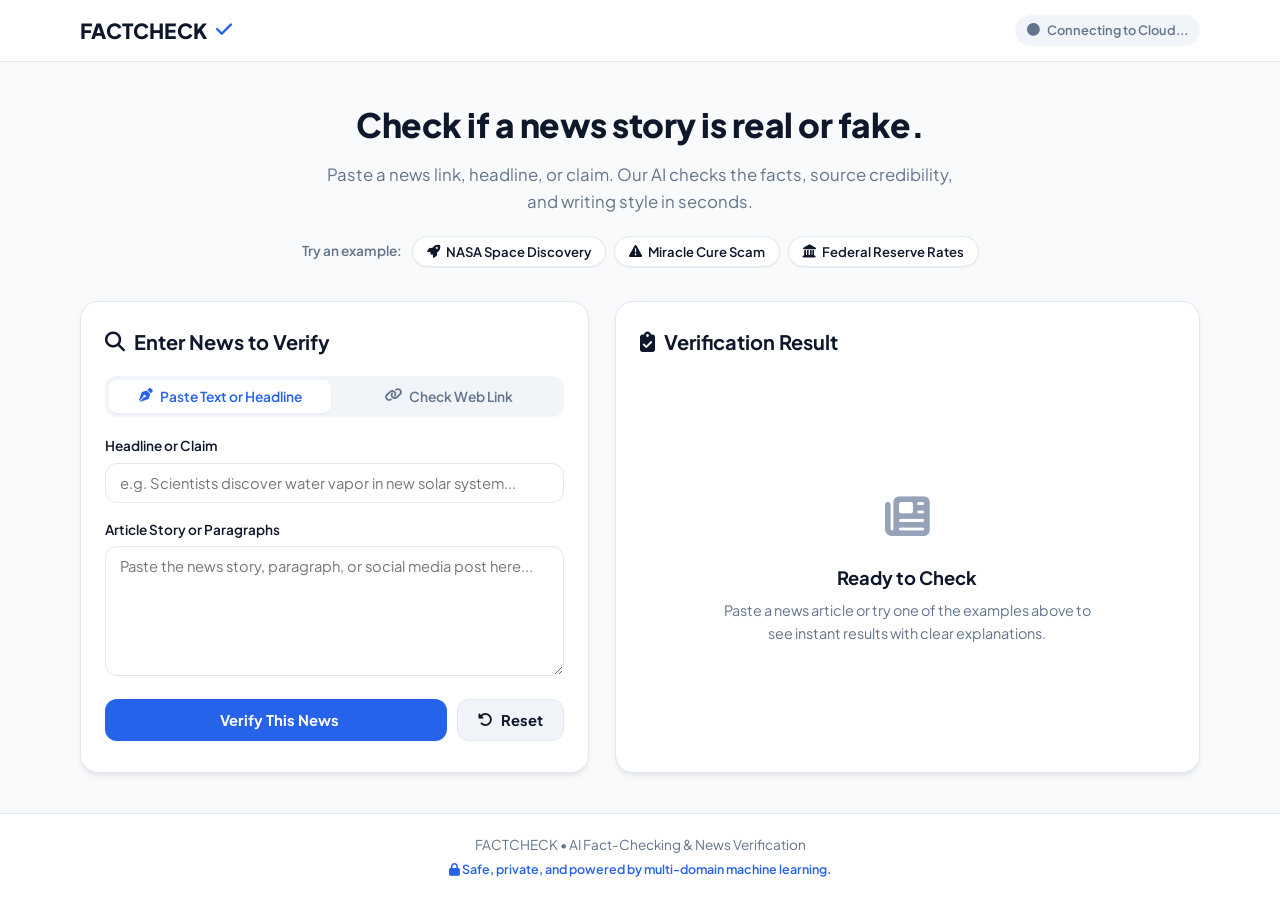
==== commit 14f45c2e: "frontend change" ====
--- a/index.html
+++ b/index.html
@@ -4,7 +4,7 @@
     <meta charset="UTF-8">
     <meta name="viewport" content="width=device-width, initial-scale=1.0, maximum-scale=5.0">
     <meta name="theme-color" content="#f8fafc">
-    <title>Veritas • Smart News & Fact Checker</title>
+    <title>FACTCHECK • Smart News & Fact Checker</title>
     <!-- Google Fonts & FontAwesome -->
     <link rel="preconnect" href="https://fonts.googleapis.com">
     <link rel="preconnect" href="https://fonts.gstatic.com" crossorigin>
@@ -18,10 +18,10 @@
     <header class="navbar">
         <div class="container nav-container">
             <div class="logo">
-                <i class="fa-solid fa-shield-halved logo-icon"></i>
                 <div class="logo-text">
-                    <span>Veritas<strong>AI</strong></span>
-                </div>
+                    <span>FACTCHECK</span>
+                </div>
+                <i class="fa-solid fa-check logo-icon"></i>
             </div>
             <div class="header-right">
                 <span class="status-indicator online" id="navStatusIndicator">
@@ -144,6 +144,16 @@
                     </div>
                 </div>
 
+                <!-- Extracted Web Article Metadata Card -->
+                <div class="section-block url-metadata-card" id="urlMetadataCard" style="display: none;">
+                    <div class="url-meta-header">
+                        <span class="url-meta-badge"><i class="fa-solid fa-link"></i> Web Article Extracted</span>
+                        <span class="small-text" id="urlMetaDomain"></span>
+                    </div>
+                    <h4 id="urlMetaTitle" class="url-meta-title"></h4>
+                    <div class="url-meta-chips" id="urlMetaChips"></div>
+                </div>
+
                 <!-- Publisher & Source Reputation Card -->
                 <div class="section-block publisher-card" id="publisherCard" style="display: none;">
                     <div class="publisher-header">
@@ -162,6 +172,15 @@
                     <h4><i class="fa-solid fa-lightbulb"></i> Why This Result Was Given</h4>
                     <p id="rationaleText" class="rationale-content">--</p>
                     <div class="knowledge-citations" id="knowledgeCitations"></div>
+                </div>
+
+                <!-- Live News Wire Corroboration Card -->
+                <div class="section-block news-wire-card" id="newsWireCard" style="display: none;">
+                    <div class="news-wire-header">
+                        <h4><i class="fa-solid fa-globe"></i> Live News Wire Grounding</h4>
+                        <span class="wire-status-badge" id="wireStatusBadge">Wire Verified</span>
+                    </div>
+                    <div class="news-wire-list" id="newsWireList"></div>
                 </div>
 
                 <!-- Sentence-by-Sentence Breakdown -->
@@ -213,7 +232,7 @@
     <!-- Footer -->
     <footer class="footer">
         <div class="container footer-content">
-            <p>Veritas • AI Fact-Checking & News Verification</p>
+            <p>FACTCHECK • AI Fact-Checking & News Verification</p>
             <p class="stats-line"><i class="fa-solid fa-lock"></i> Safe, private, and powered by multi-domain machine learning.</p>
         </div>
     </footer>
--- a/style.css
+++ b/style.css
@@ -91,15 +91,20 @@
 .logo {
     display: flex;
     align-items: center;
-    gap: 10px;
+    gap: 8px;
     font-size: 1.3rem;
-    font-weight: 700;
-    color: var(--text-main);
+    font-weight: 800;
+    letter-spacing: 0.02em;
+    color: var(--text-main);
+    user-select: none;
 }
 
 .logo-icon {
     color: var(--primary);
-    font-size: 1.45rem;
+    font-size: 1.15rem;
+    display: inline-flex;
+    align-items: center;
+    justify-content: center;
 }
 
 .status-indicator {
@@ -431,6 +436,11 @@
     border-color: var(--fake-border);
 }
 
+.verdict-banner.mixed {
+    background-color: #fffbeb;
+    border-color: #fde68a;
+}
+
 .verdict-main-row {
     display: flex;
     align-items: center;
@@ -444,6 +454,7 @@
 
 .verdict-banner.real .verdict-icon { color: var(--real-accent); }
 .verdict-banner.fake .verdict-icon { color: var(--fake-accent); }
+.verdict-banner.mixed .verdict-icon { color: #d97706; }
 
 .verdict-text-group {
     flex: 1;
@@ -465,6 +476,7 @@
 
 .verdict-banner.real h3 { color: var(--real-text); }
 .verdict-banner.fake h3 { color: var(--fake-text); }
+.verdict-banner.mixed h3 { color: #92400e; }
 
 .score-display {
     text-align: right;
@@ -487,6 +499,7 @@
 
 .verdict-banner.real .score-num { color: var(--real-accent); }
 .verdict-banner.fake .score-num { color: var(--fake-accent); }
+.verdict-banner.mixed .score-num { color: #d97706; }
 
 .score-denom {
     font-size: 0.75rem;
@@ -763,3 +776,186 @@
         flex-direction: column;
     }
 }
+
+/* Extracted URL Metadata Card */
+.url-metadata-card {
+    background: #f8fafc;
+    border: 1px solid #cbd5e1;
+    border-radius: var(--radius-md);
+    padding: 14px 16px;
+    margin-bottom: 14px;
+}
+
+.url-meta-header {
+    display: flex;
+    justify-content: space-between;
+    align-items: center;
+    margin-bottom: 6px;
+}
+
+.url-meta-badge {
+    background: #e2e8f0;
+    color: #334155;
+    font-size: 0.72rem;
+    font-weight: 700;
+    padding: 2px 8px;
+    border-radius: 12px;
+    display: inline-flex;
+    align-items: center;
+    gap: 4px;
+}
+
+.url-meta-title {
+    font-size: 0.95rem;
+    font-weight: 600;
+    color: var(--text-main);
+    margin: 4px 0 8px 0;
+    line-height: 1.35;
+}
+
+.url-meta-chips {
+    display: flex;
+    flex-wrap: wrap;
+    gap: 8px;
+    font-size: 0.75rem;
+    color: var(--text-muted);
+}
+
+.url-meta-chip {
+    display: inline-flex;
+    align-items: center;
+    gap: 4px;
+    background: #ffffff;
+    border: 1px solid #e2e8f0;
+    padding: 2px 8px;
+    border-radius: var(--radius-sm);
+}
+
+/* Live News Wire Corroboration */
+.news-wire-card {
+    background: var(--bg-card);
+    border: 1px solid var(--border-color);
+    border-radius: var(--radius-md);
+    padding: 16px;
+    margin-bottom: 14px;
+}
+
+.news-wire-header {
+    display: flex;
+    justify-content: space-between;
+    align-items: center;
+    margin-bottom: 8px;
+}
+
+.news-wire-header h4 {
+    font-size: 0.95rem;
+    font-weight: 700;
+    color: var(--text-main);
+    display: flex;
+    align-items: center;
+    gap: 6px;
+}
+
+.wire-status-badge {
+    font-size: 0.75rem;
+    font-weight: 700;
+    padding: 3px 10px;
+    border-radius: 12px;
+}
+
+.wire-status-badge.verified {
+    background: var(--real-bg);
+    color: var(--real-accent);
+    border: 1px solid var(--real-accent);
+}
+
+.wire-status-badge.unverified {
+    background: var(--fake-bg);
+    color: var(--fake-accent);
+    border: 1px solid var(--fake-accent);
+}
+
+.wire-status-badge.info {
+    background: #eff6ff;
+    color: #2563eb;
+    border: 1px solid #93c5fd;
+}
+
+.news-wire-list {
+    display: flex;
+    flex-direction: column;
+    gap: 10px;
+    margin-top: 10px;
+}
+
+.news-wire-item {
+    background: var(--bg-subtle);
+    border: 1px solid var(--border-color);
+    border-left: 3px solid var(--primary);
+    border-radius: var(--radius-sm);
+    padding: 10px 12px;
+    display: flex;
+    flex-direction: column;
+    gap: 4px;
+    transition: background 0.15s ease;
+}
+
+.news-wire-item:hover {
+    background: #f1f5f9;
+}
+
+.news-wire-top {
+    display: flex;
+    justify-content: space-between;
+    align-items: center;
+}
+
+.wire-source-tag {
+    font-size: 0.75rem;
+    font-weight: 700;
+    color: var(--primary);
+    display: inline-flex;
+    align-items: center;
+    gap: 4px;
+}
+
+.wire-source-tag.wire-outlet {
+    color: #047857;
+}
+
+.wire-match-badge {
+    font-size: 0.72rem;
+    padding: 2px 6px;
+    border-radius: 4px;
+    background: #e2e8f0;
+    font-weight: 600;
+}
+
+.wire-match-badge.high {
+    background: #dcfce7;
+    color: #15803d;
+}
+
+.wire-match-badge.moderate {
+    background: #e0f2fe;
+    color: #0369a1;
+}
+
+.wire-headline-link {
+    font-size: 0.85rem;
+    font-weight: 600;
+    color: var(--text-main);
+    text-decoration: none;
+    line-height: 1.35;
+}
+
+.wire-headline-link:hover {
+    color: var(--primary);
+    text-decoration: underline;
+}
+
+.wire-date {
+    font-size: 0.72rem;
+    color: var(--text-muted);
+}
+
